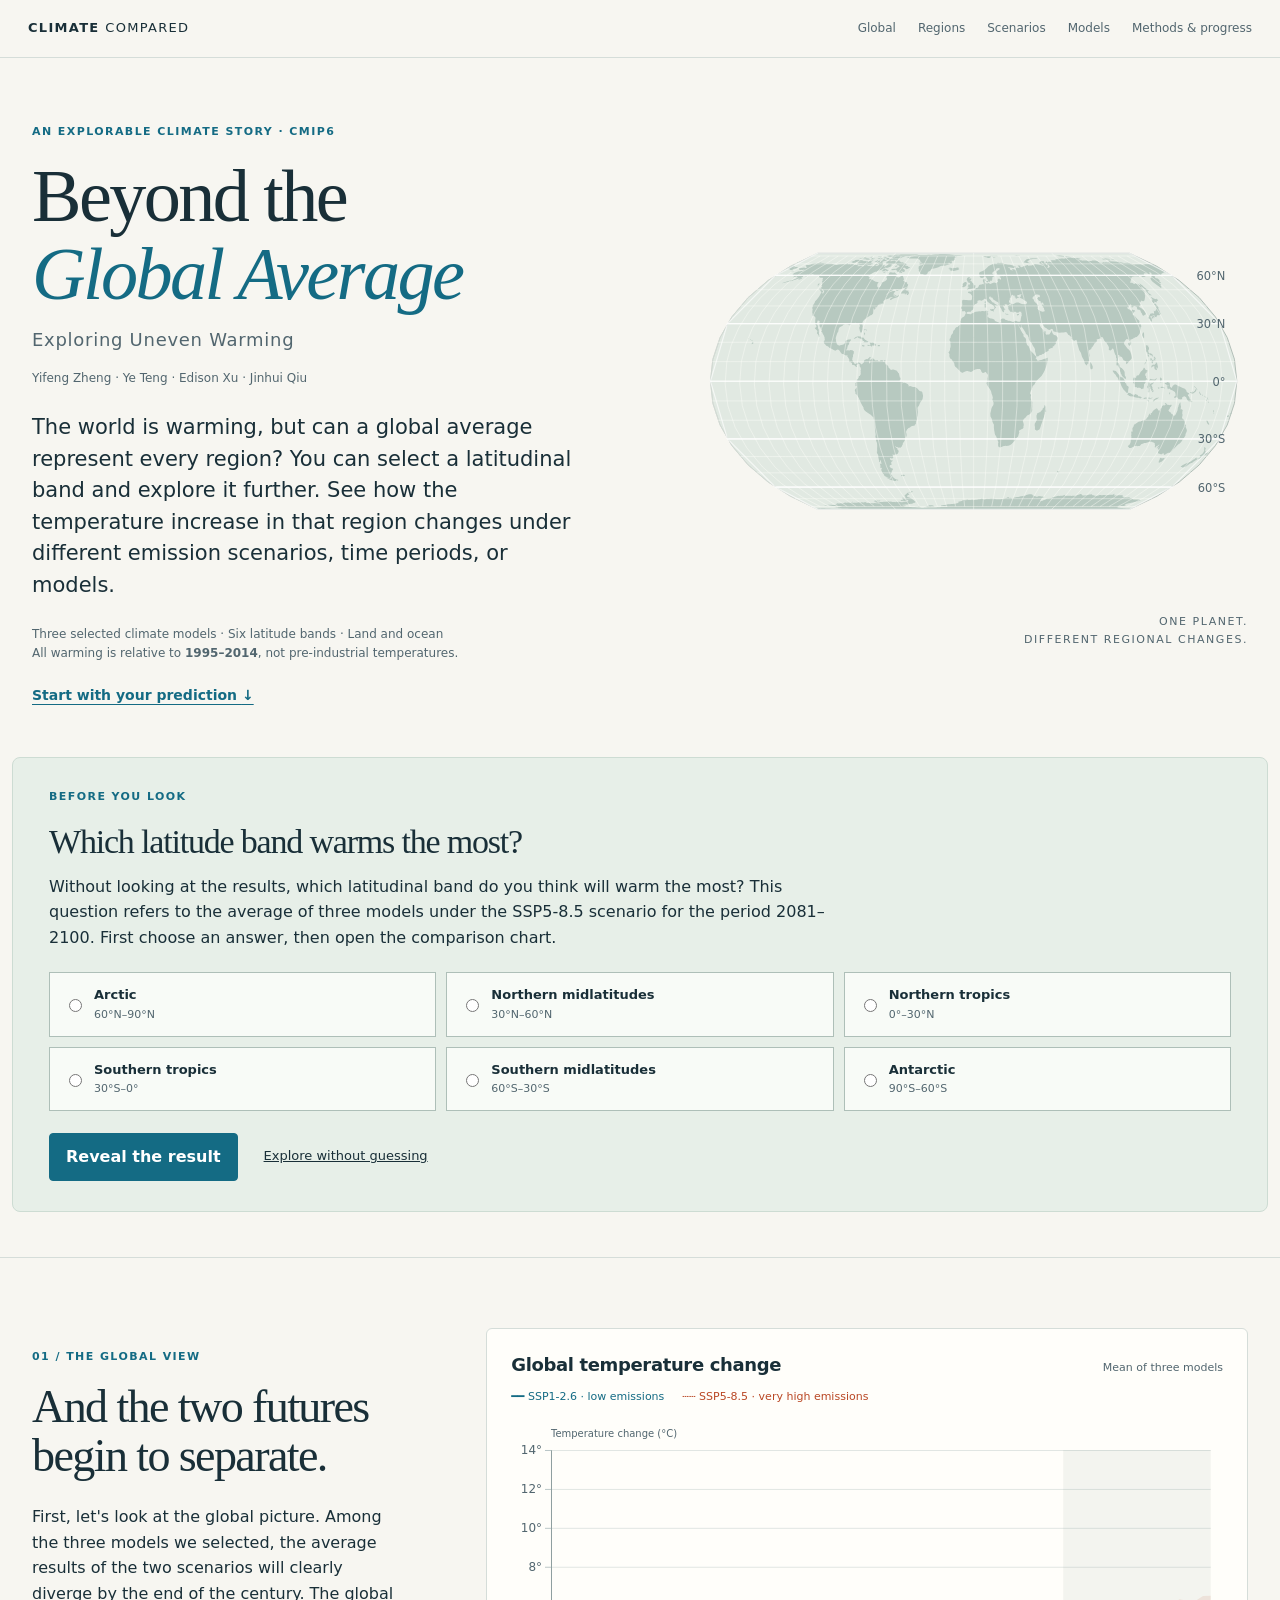
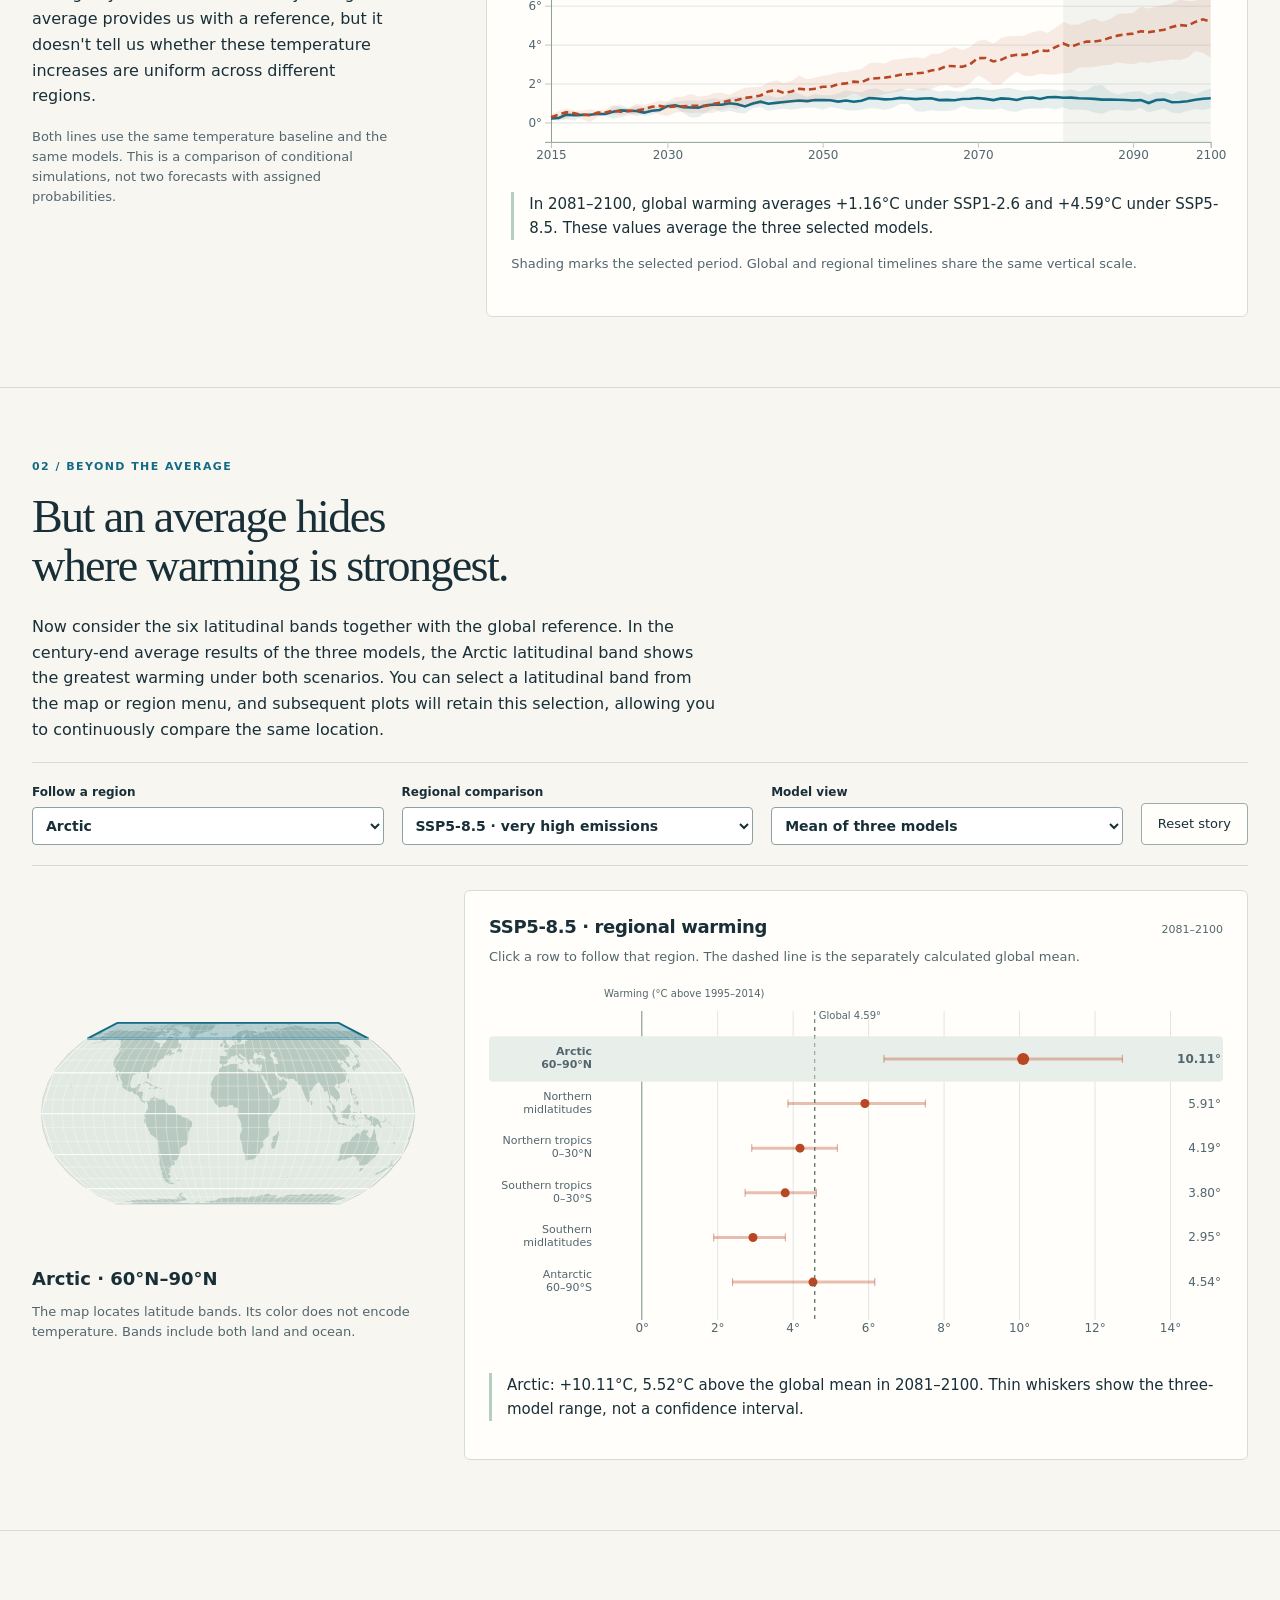
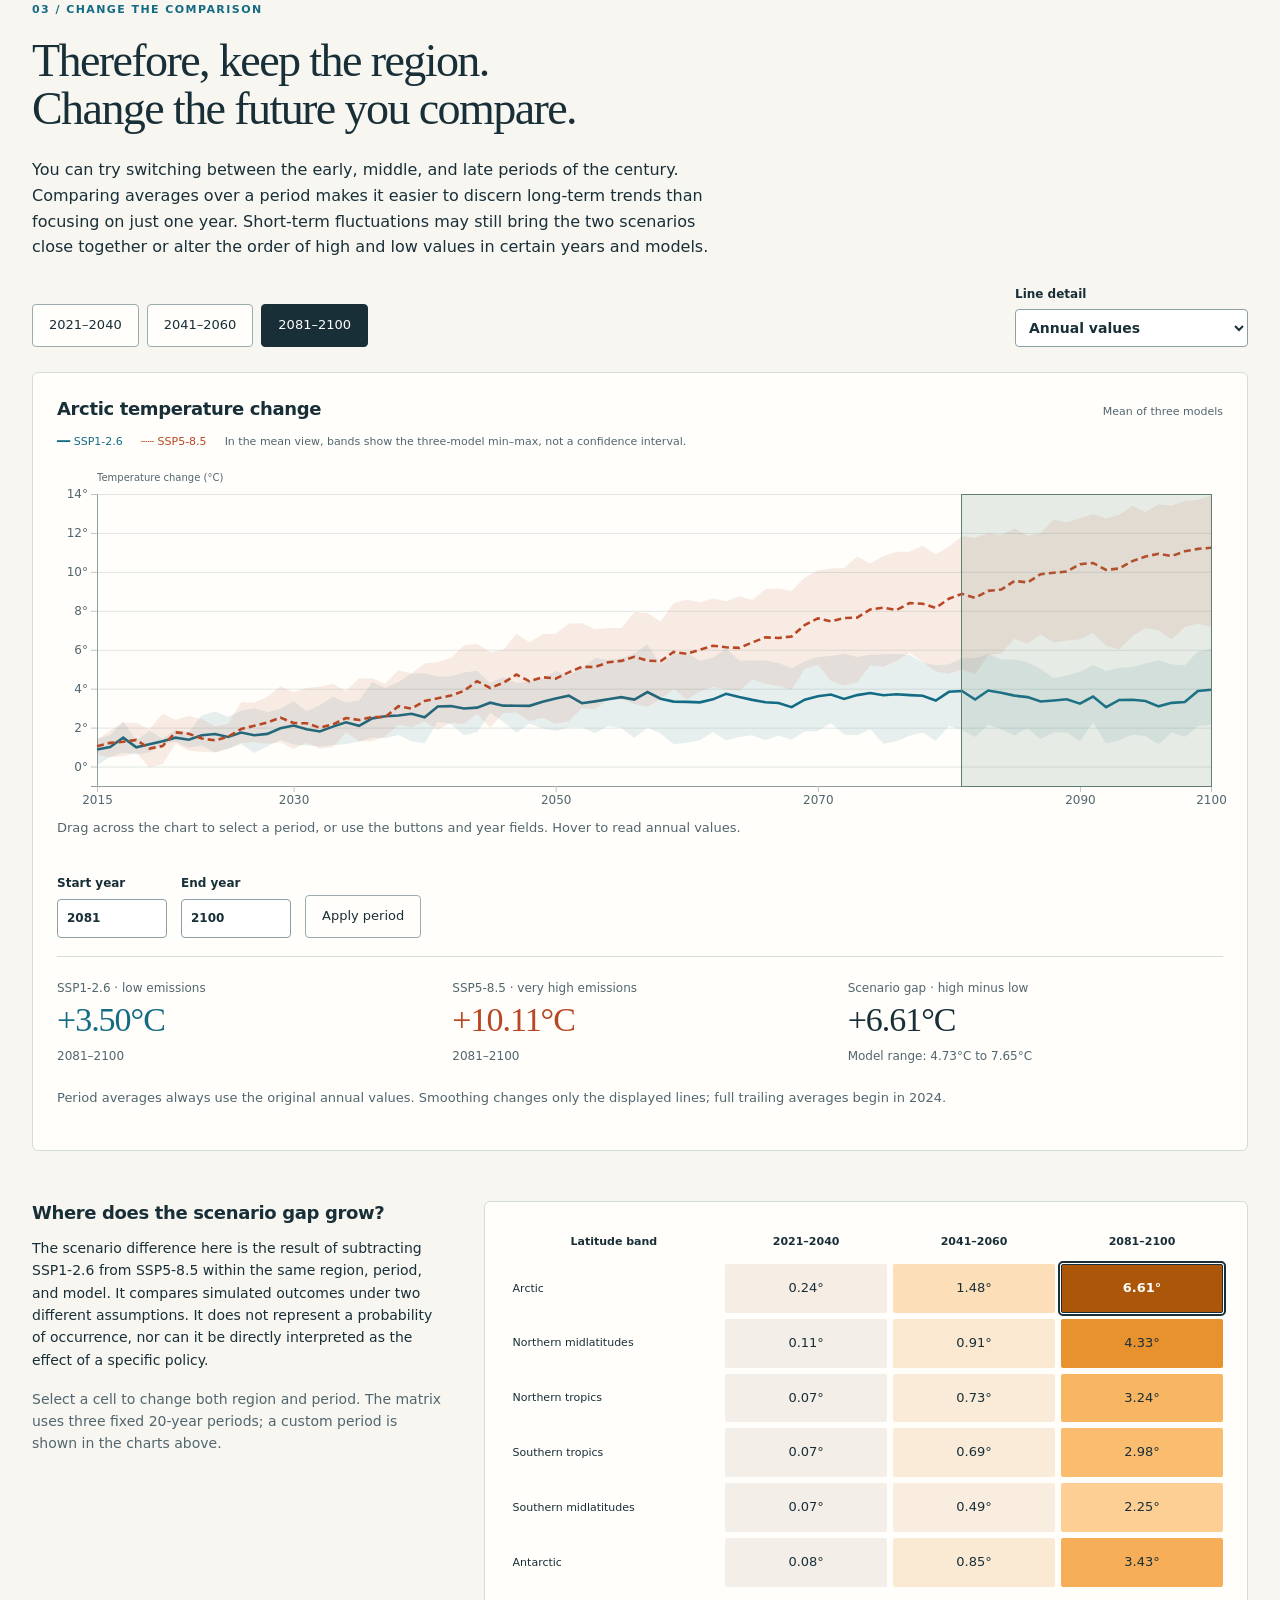
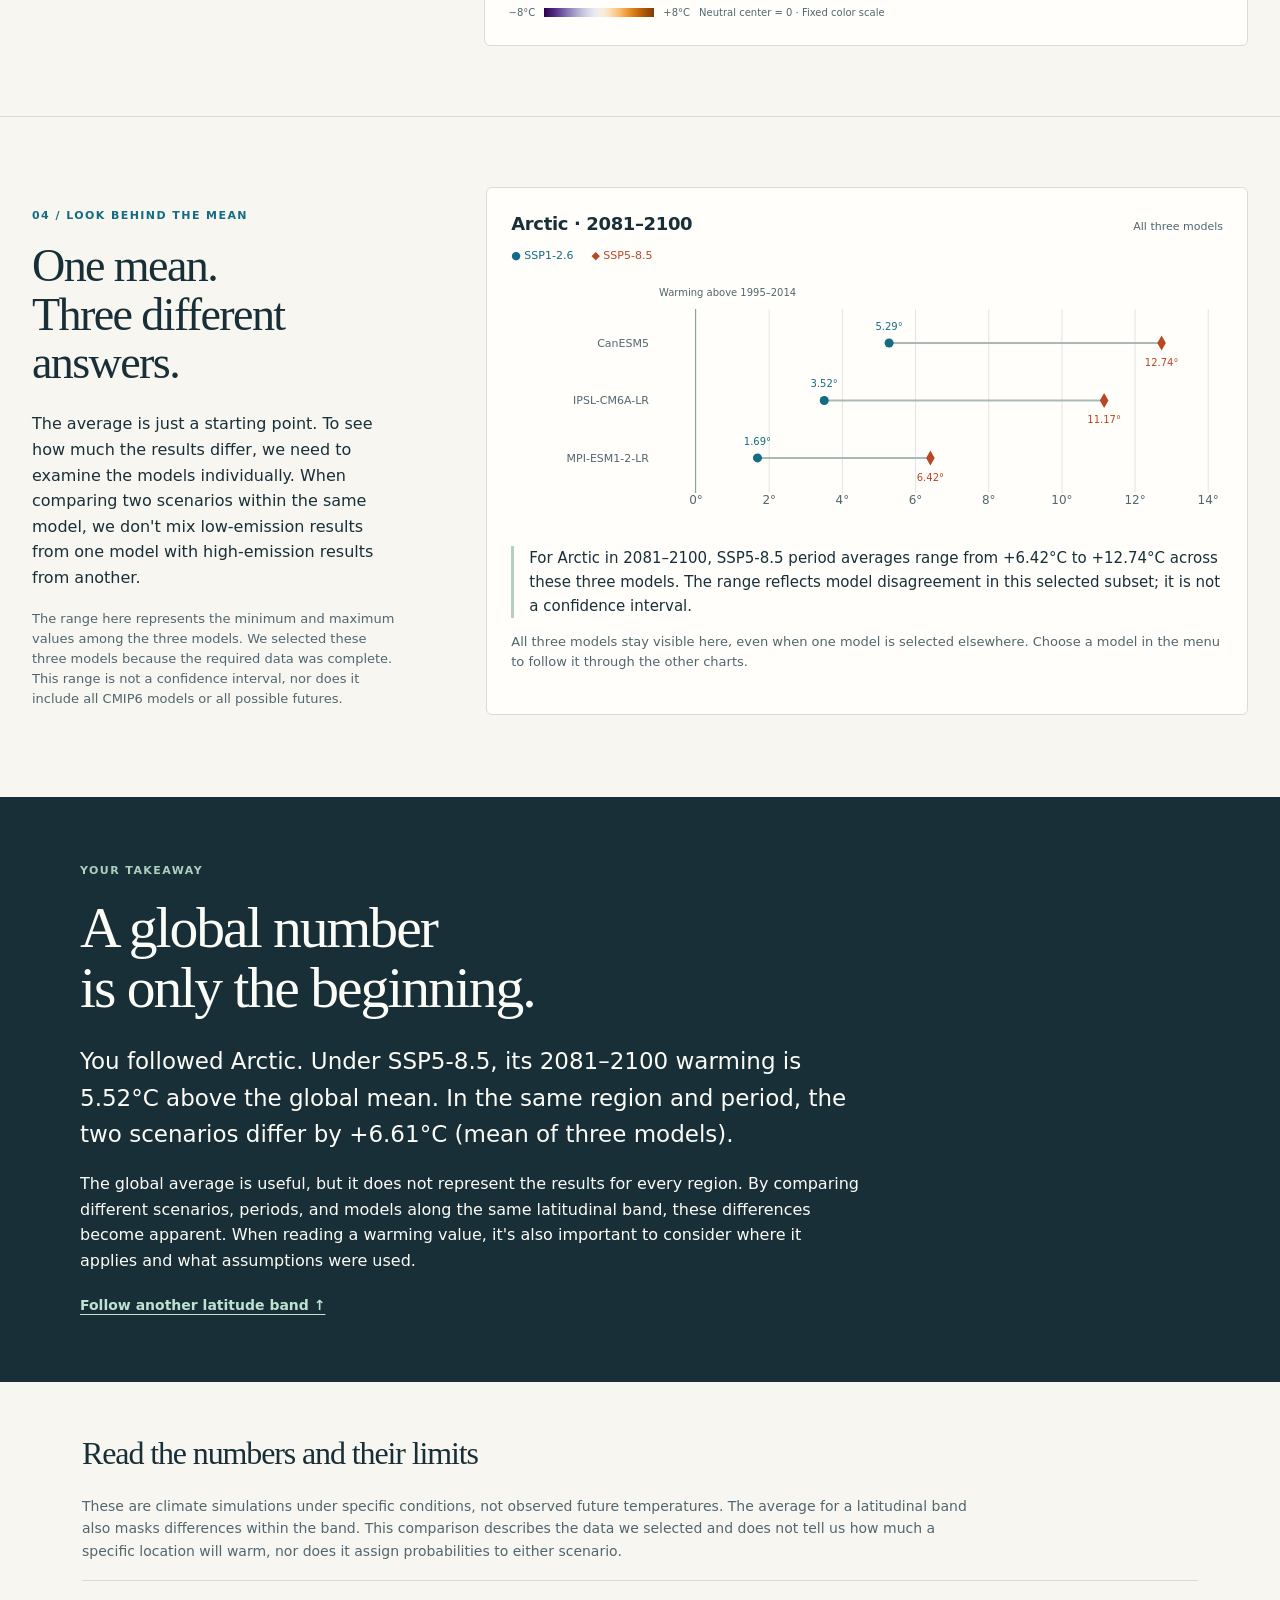
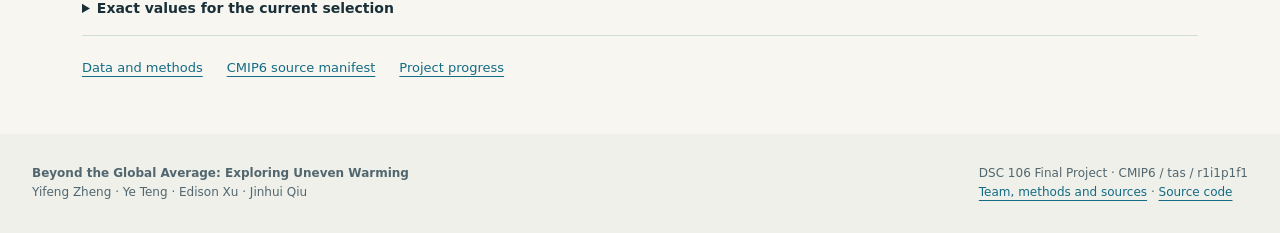
==== index.html @ 6253793e "Build guided climate story and integrate reviewed team translation" ====
<!doctype html>
<html lang="en">
<head>
  <meta charset="utf-8"><meta name="viewport" content="width=device-width, initial-scale=1">
  <title>Beyond the Global Average: Exploring Uneven Warming</title>
  <meta name="description" content="A guided CMIP6 explorable: make a prediction, compare six latitude bands, and see how scenario, time and model choices change warming.">
  <link rel="icon" href="favicon.svg" type="image/svg+xml"><link rel="stylesheet" href="style.css">
  <script defer src="vendor/d3.v7.min.js"></script><script defer src="vendor/topojson-client.min.js"></script><script defer src="climate-core.js"></script><script defer src="app.js"></script>
</head>
<body>
<a class="skip" href="#global">Skip to the charts</a>
<header class="site-header"><a class="brand" href="#top">CLIMATE <span>COMPARED</span></a><nav aria-label="Main navigation"><a href="#global">Global</a><a href="#regions">Regions</a><a href="#scenarios">Scenarios</a><a href="#models">Models</a><a href="about.html">Methods &amp; progress</a></nav></header>
<main id="top">
  <section class="hero">
    <div class="hero-copy"><p class="eyebrow">AN EXPLORABLE CLIMATE STORY · CMIP6</p><h1>Beyond the<br><em>Global Average</em></h1><p class="subtitle">Exploring Uneven Warming</p><p class="team-byline">Yifeng Zheng · Ye Teng · Edison Xu · Jinhui Qiu</p><p class="lede" data-copy="hook">The world is warming, but can a global average represent every region? You can select a latitudinal band and explore it further. See how the temperature increase in that region changes under different emission scenarios, time periods, or models.</p><p class="scope">Three selected climate models · Six latitude bands · Land and ocean<br>All warming is relative to <strong>1995–2014</strong>, not pre-industrial temperatures.</p><a class="text-link" href="#prediction">Start with your prediction <span aria-hidden="true">↓</span></a></div>
    <div class="hero-visual" aria-hidden="true"><svg id="hero-globe" viewBox="0 0 480 360"></svg><div class="globe-label">ONE PLANET.<br>DIFFERENT REGIONAL CHANGES.</div></div>
  </section>
  <p id="load-status" role="status">Loading the CMIP6 data…</p>
  <section id="prediction" class="prediction-panel" aria-labelledby="prediction-title">
    <div><p class="eyebrow">BEFORE YOU LOOK</p><h2 id="prediction-title">Which latitude band warms the most?</h2><p data-copy="prediction">Without looking at the results, which latitudinal band do you think will warm the most? This question refers to the average of three models under the SSP5-8.5 scenario for the period 2081–2100. First choose an answer, then open the comparison chart.</p></div>
    <fieldset id="guess-options"><legend class="sr-only">Choose the latitude band you think warms most</legend></fieldset>
    <div class="reveal-row"><button id="reveal" type="button" class="primary">Reveal the result</button><button id="skip-guess" type="button" class="text-button">Explore without guessing</button></div>
    <div id="prediction-result" class="prediction-result" role="status" hidden></div>
  </section>
  <section id="global" class="chapter">
    <div class="chapter-intro"><p class="chapter-number">01 / THE GLOBAL VIEW</p><h2>And the two futures<br>begin to separate.</h2><p data-copy="global">First, let&#x27;s look at the global picture. Among the three models we selected, the average results of the two scenarios will clearly diverge by the end of the century. The global average provides us with a reference, but it doesn&#x27;t tell us whether these temperature increases are uniform across different regions.</p><p class="small">Both lines use the same temperature baseline and the same models. This is a comparison of conditional simulations, not two forecasts with assigned probabilities.</p></div>
    <div class="chart-card"><div class="chart-top"><h3>Global temperature change</h3><span class="model-context">Mean of three models</span></div><div class="scenario-legend"><span class="low">━━ SSP1-2.6 · low emissions</span><span class="high">┄┄ SSP5-8.5 · very high emissions</span></div><svg id="global-chart" role="img" aria-label="Global warming under two emissions scenarios"></svg><p id="global-insight" class="chart-insight"></p><p class="small">Shading marks the selected period. Global and regional timelines share the same vertical scale.</p></div>
  </section>
  <section id="regions" class="chapter chapter-wide">
    <div class="wide-intro"><p class="chapter-number">02 / BEYOND THE AVERAGE</p><h2>But an average hides<br>where warming is strongest.</h2><p data-copy="regions">Now consider the six latitudinal bands together with the global reference. In the century-end average results of the three models, the Arctic latitudinal band shows the greatest warming under both scenarios. You can select a latitudinal band from the map or region menu, and subsequent plots will retain this selection, allowing you to continuously compare the same location.</p></div>
    <div class="selection-bar" aria-label="Linked chart controls">
      <label>Follow a region<select id="region"></select></label>
      <label>Regional comparison<select id="scenario"><option value="ssp585">SSP5-8.5 · very high emissions</option><option value="ssp126">SSP1-2.6 · low emissions</option></select></label>
      <label>Model view<select id="model"><option value="mean">Mean of three models</option></select></label>
      <button type="button" id="reset" class="quiet-button">Reset story</button>
    </div>
    <div class="regional-layout">
      <aside class="locator"><svg id="region-map" viewBox="0 0 420 275" role="group" aria-label="Select one of six latitude bands on an equal-area locator map"></svg><p id="region-caption" class="region-caption"></p><p class="small">The map locates latitude bands. Its color does not encode temperature. Bands include both land and ocean.</p></aside>
      <div class="chart-card"><div class="chart-top"><h3 id="regional-title">Warming across latitude bands</h3><span class="period-context">2081–2100</span></div><p class="small">Click a row to follow that region. The dashed line is the separately calculated global mean.</p><svg id="regional-chart" role="group" aria-label="Regional warming compared with the global reference"></svg><p id="regional-insight" class="chart-insight" aria-live="polite"></p></div>
    </div>
  </section>
  <section id="scenarios" class="chapter chapter-wide">
    <div class="wide-intro"><p class="chapter-number">03 / CHANGE THE COMPARISON</p><h2>Therefore, keep the region.<br>Change the future you compare.</h2><p data-copy="scenarios">You can try switching between the early, middle, and late periods of the century. Comparing averages over a period makes it easier to discern long-term trends than focusing on just one year. Short-term fluctuations may still bring the two scenarios close together or alter the order of high and low values in certain years and models.</p></div>
    <div class="period-toolbar"><div class="period-presets" role="group" aria-label="Choose a comparison period"><button type="button" data-period="2021,2040">2021–2040</button><button type="button" data-period="2041,2060">2041–2060</button><button type="button" data-period="2081,2100" aria-pressed="true">2081–2100</button></div><label>Line detail<select id="smoothing"><option value="annual">Annual values</option><option value="smooth">Trailing 10-year average</option></select></label></div>
    <div class="chart-card"><div class="chart-top"><h3 id="regional-line-title">Arctic temperature change</h3><span class="model-context"></span></div><div class="scenario-legend"><span class="low">━━ SSP1-2.6</span><span class="high">┄┄ SSP5-8.5</span><span class="muted">In the mean view, bands show the three-model min–max, not a confidence interval.</span></div><svg id="regional-timeline" role="img" aria-label="Selected region warming; drag horizontally to select a period"></svg><p class="small">Drag across the chart to select a period, or use the buttons and year fields. Hover to read annual values.</p>
    <form id="period-form" class="year-form"><label>Start year<input id="start-year" type="number" min="2015" max="2100" value="2081" required></label><label>End year<input id="end-year" type="number" min="2015" max="2100" value="2100" required></label><button type="submit" class="quiet-button">Apply period</button><p id="period-error" role="alert" hidden></p></form>
    <div id="period-summary" class="period-summary" aria-live="polite"></div><p class="small">Period averages always use the original annual values. Smoothing changes only the displayed lines; full trailing averages begin in 2024.</p></div>
    <div class="matrix-block"><div><h3>Where does the scenario gap grow?</h3><p data-copy="gap">The scenario difference here is the result of subtracting SSP1-2.6 from SSP5-8.5 within the same region, period, and model. It compares simulated outcomes under two different assumptions. It does not represent a probability of occurrence, nor can it be directly interpreted as the effect of a specific policy.</p><p class="small">Select a cell to change both region and period. The matrix uses three fixed 20-year periods; a custom period is shown in the charts above.</p></div><div class="chart-card"><div id="gap-matrix" class="gap-matrix" role="group" aria-label="Scenario gaps by region and period"></div><div id="matrix-legend" class="matrix-legend"></div></div></div>
  </section>
  <section id="models" class="chapter">
    <div class="chapter-intro"><p class="chapter-number">04 / LOOK BEHIND THE MEAN</p><h2>One mean.<br>Three different answers.</h2><p data-copy="models">The average is just a starting point. To see how much the results differ, we need to examine the models individually. When comparing two scenarios within the same model, we don&#x27;t mix low-emission results from one model with high-emission results from another.</p><p data-copy="range" class="small">The range here represents the minimum and maximum values among the three models. We selected these three models because the required data was complete. This range is not a confidence interval, nor does it include all CMIP6 models or all possible futures.</p></div>
    <div class="chart-card"><div class="chart-top"><h3 id="models-title">Arctic · 2081–2100</h3><span>All three models</span></div><div class="scenario-legend"><span class="low">● SSP1-2.6</span><span class="high">◆ SSP5-8.5</span></div><svg id="model-chart" role="img" aria-label="Individual model warming under two scenarios"></svg><p id="model-insight" class="chart-insight"></p><p class="small">All three models stay visible here, even when one model is selected elsewhere. Choose a model in the menu to follow it through the other charts.</p></div>
  </section>
  <section class="ending" id="takeaway"><p class="chapter-number">YOUR TAKEAWAY</p><h2>A global number<br>is only the beginning.</h2><p id="personal-takeaway" class="personal-takeaway" aria-live="polite"></p><p data-copy="takeaway">The global average is useful, but it does not represent the results for every region. By comparing different scenarios, periods, and models along the same latitudinal band, these differences become apparent. When reading a warming value, it&#x27;s also important to consider where it applies and what assumptions were used.</p><a href="#regions" class="text-link">Follow another latitude band ↑</a></section>
  <section class="evidence"><h2>Read the numbers and their limits</h2><p data-copy="limits">These are climate simulations under specific conditions, not observed future temperatures. The average for a latitudinal band also masks differences within the band. This comparison describes the data we selected and does not tell us how much a specific location will warm, nor does it assign probabilities to either scenario.</p><details><summary>Exact values for the current selection</summary><div id="data-table"></div><button type="button" id="download" class="quiet-button">Download this comparison CSV</button> <a href="data/climate.csv" download>All annual values</a></details><div class="source-links"><a href="about.html#methods">Data and methods</a><a href="data/provenance.json">CMIP6 source manifest</a><a href="about.html#progress">Project progress</a></div></section>
  <section id="video-section" hidden><h2>Watch the two-minute walkthrough</h2><a id="video-link" href="" target="_blank" rel="noopener">Open our project video on YouTube</a></section>
</main>
<footer><p><strong>Beyond the Global Average: Exploring Uneven Warming</strong><br>Yifeng Zheng · Ye Teng · Edison Xu · Jinhui Qiu</p><p>DSC 106 Final Project · CMIP6 / tas / r1i1p1f1<br><a href="about.html">Team, methods and sources</a><span id="repo-link-wrap" hidden> · <a id="repo-link">Source code</a></span></p></footer>
<div id="tooltip" class="tooltip" role="status" hidden></div>
<noscript><p class="error">This interactive article needs JavaScript. The annual data are available as a CSV in the data folder.</p></noscript>
</body></html>
---- style.css ----
:root{--ink:#192f38;--muted:#52666f;--paper:#f7f6f1;--white:#fffefa;--line:#d5ddd9;--teal:#146b84;--orange:#b94724;--accent:#d3e5de;--display:Georgia,'Times New Roman',serif;--sans:system-ui,-apple-system,'Segoe UI',sans-serif}
*{box-sizing:border-box}html{scroll-behavior:smooth;scroll-padding-top:78px}body{margin:0;background:var(--paper);color:var(--ink);font-family:var(--sans);font-size:16px;line-height:1.6}a{color:var(--teal);text-underline-offset:4px}button,select,input{font:inherit}button,select{cursor:pointer}button{border:1px solid #9aacae;border-radius:4px;background:var(--white);padding:10px 16px;color:var(--ink)}button:hover{background:#e7efeb}button:focus-visible,a:focus-visible,select:focus-visible,input:focus-visible,svg [tabindex]:focus-visible{outline:3px solid #b14c12;outline-offset:4px}button[aria-pressed=true]{background:var(--ink);color:white;border-color:var(--ink)}select,input{padding:9px;border:1px solid #8ca0a5;border-radius:4px;background:white;color:var(--ink);max-width:100%}select{font-size:14px}label{display:flex;flex-direction:column;gap:5px;font-size:12px;font-weight:650}h1,h2,h3,p{margin-top:0}h1,h2{font-family:var(--display);font-weight:400;line-height:1.05;letter-spacing:-.035em}h1{font-size:clamp(48px,5.8vw,86px);margin-bottom:12px}h1 em{font-weight:400;color:var(--teal)}h2{font-size:clamp(34px,3.6vw,52px);margin-bottom:24px}h3{font-size:18px;line-height:1.3;letter-spacing:-.02em;margin-bottom:12px}p{margin-bottom:18px}svg{display:block;width:100%;overflow:visible}svg text{font-family:var(--sans);fill:var(--muted);font-size:12px}svg .domain{stroke:#8e9e9f}svg .tick line{stroke:#bcc8c8}svg .grid .domain{display:none}svg .grid .tick line{stroke:#e1e6e3}svg .plot-line{fill:none;stroke-width:2.6}.small{font-size:13px;color:var(--muted);line-height:1.55}.eyebrow,.chapter-number{font-size:11px;font-weight:750;letter-spacing:.13em;color:var(--teal);text-transform:uppercase}.chapter-number{margin-bottom:18px}.site-header{display:flex;justify-content:space-between;align-items:center;gap:20px;padding:18px max(28px,calc((100vw - 1320px)/2));background:var(--paper);border-bottom:1px solid var(--line)}.brand{color:var(--ink);font-size:13px;font-weight:850;letter-spacing:.1em;text-decoration:none;white-space:nowrap}.brand span{font-weight:400}nav{display:flex;gap:22px;font-size:12px}nav a{color:var(--muted);text-decoration:none}nav a:hover{text-decoration:underline}.hero{max-width:1320px;margin:auto;display:grid;grid-template-columns:1.15fr 1fr;gap:35px;padding:65px 32px 50px;align-items:center}.subtitle{font-size:18px;letter-spacing:.04em;color:var(--muted);margin-bottom:24px}.lede{font-size:21px;max-width:540px;line-height:1.5}.scope{font-size:12px;color:var(--muted);margin-top:24px}.text-link{font-weight:650;font-size:14px}.hero-visual{position:relative}.globe-label{font-size:11px;letter-spacing:.14em;color:var(--muted);text-align:right;margin-top:20px}.prediction-panel{max-width:1256px;margin:0 auto 45px;padding:30px 36px;background:#e7efe8;border:1px solid #cddcd3;border-radius:8px}.prediction-panel h2{font-size:34px;margin-bottom:14px}.prediction-panel p{max-width:780px}fieldset{border:0;padding:0;margin:22px 0;display:grid;grid-template-columns:repeat(3,1fr);gap:10px}.guess-choice{border:1px solid #aebfb8;background:#f8fbf7;padding:12px 14px;display:flex;flex-direction:row;align-items:center;gap:9px;font-size:13px;cursor:pointer}.guess-choice input{accent-color:var(--teal)}.guess-choice:has(input:checked){border-color:var(--teal);background:#d5e5df}.guess-choice small{font-size:11px;color:var(--muted);font-weight:400;display:block}.reveal-row{display:flex;gap:18px;align-items:center}.primary{background:var(--teal);color:white;border-color:var(--teal);font-weight:650}.primary:hover{background:#0b5266}.text-button{border:0;background:transparent;text-decoration:underline;font-size:13px;padding:8px}.prediction-result{border-left:3px solid var(--teal);padding:14px 18px;margin-top:20px;background:white;line-height:1.7}.chapter{max-width:1320px;margin:auto;padding:70px 32px;display:grid;grid-template-columns:.72fr 1.35fr;gap:48px;border-top:1px solid var(--line);align-items:start}.chapter-intro{padding-top:20px}.chapter-intro>p:not(.chapter-number){max-width:370px}.chart-card{background:var(--white);border:1px solid var(--line);border-radius:6px;padding:24px;min-width:0}.chart-top{display:flex;align-items:baseline;justify-content:space-between;gap:20px;margin-bottom:8px}.chart-top h3{margin:0}.chart-top>span{font-size:11px;color:var(--muted);text-align:right}.scenario-legend{display:flex;flex-wrap:wrap;gap:8px 18px;font-size:11px;margin:12px 0 18px}.scenario-legend .low{color:var(--teal)}.scenario-legend .high{color:var(--orange)}.scenario-legend .muted{color:var(--muted)}.chart-insight{font-size:15px;line-height:1.6;border-left:3px solid #b4cec3;padding-left:15px;margin:18px 0 14px}.chapter-wide{display:block}.wide-intro{max-width:780px}.wide-intro>p:not(.chapter-number){max-width:690px}.selection-bar{display:flex;align-items:end;gap:18px;padding:20px 0;margin:20px 0 24px;border-top:1px solid var(--line);border-bottom:1px solid var(--line);flex-wrap:wrap}.selection-bar label{flex:1;min-width:180px}.quiet-button{font-size:13px}.regional-layout{display:grid;grid-template-columns:.65fr 1.3fr;gap:40px;align-items:center}.locator{min-width:0}.region-caption{font-size:18px;color:var(--ink);font-weight:650;margin:18px 0 8px}.period-toolbar{display:flex;justify-content:space-between;align-items:end;gap:20px;margin:25px 0;flex-wrap:wrap}.period-presets{display:flex;gap:8px}.period-presets button{font-size:13px}.year-form{display:flex;align-items:end;gap:14px;flex-wrap:wrap;padding:18px 0;border-bottom:1px solid var(--line)}.year-form input{width:110px}.year-form p{font-size:13px;color:#a13012;margin:0}.period-summary{display:grid;grid-template-columns:repeat(3,1fr);margin:22px 0;gap:20px}.stat{padding-right:20px}.stat-label{font-size:12px;color:var(--muted);display:block}.stat-number{font:400 34px var(--display);display:block;letter-spacing:-.03em;line-height:1.3}.stat.low .stat-number{color:var(--teal)}.stat.high .stat-number{color:var(--orange)}.stat-note{font-size:12px;color:var(--muted);display:block;margin-top:5px}.matrix-block{margin-top:50px;display:grid;grid-template-columns:.7fr 1.3fr;gap:40px}.matrix-block>div>p{font-size:14px}.gap-matrix{display:grid;grid-template-columns:minmax(150px,1.3fr) repeat(3,1fr);gap:6px;align-items:stretch}.matrix-label,.matrix-heading{font-size:11px;padding:7px 4px;align-self:center}.matrix-heading{text-align:center;font-weight:700}.matrix-cell{border:1px solid transparent;border-radius:2px;padding:13px 4px;font-size:13px;font-variant-numeric:tabular-nums}.matrix-cell[aria-pressed=true]{outline:2px solid var(--ink);outline-offset:1px;font-weight:800}.matrix-legend{display:flex;align-items:center;gap:9px;font-size:10px;color:var(--muted);margin-top:18px}.legend-gradient{height:9px;width:110px}.ending{background:var(--ink);color:#fbfcf5;padding:65px max(32px,calc((100vw - 1120px)/2));}.ending .chapter-number{color:#accfbe}.ending h2{font-size:clamp(42px,4.5vw,64px)}.ending p{max-width:780px}.ending .personal-takeaway{font-size:23px;line-height:1.6}.ending a{color:#bfe2d0}.evidence{max-width:1180px;margin:auto;padding:55px 32px}.evidence h2{font-size:32px}.evidence>p{max-width:900px;color:var(--muted);font-size:14px}details{padding:16px 0;border-top:1px solid var(--line);border-bottom:1px solid var(--line);font-size:14px}summary{cursor:pointer;font-weight:650}#data-table{overflow:auto;margin:22px 0}table{width:100%;border-collapse:collapse;font-size:13px;font-variant-numeric:tabular-nums}th,td{padding:10px;text-align:right;border-bottom:1px solid var(--line);white-space:nowrap}th:first-child,td:first-child{text-align:left}caption{text-align:left;margin-bottom:12px;color:var(--muted)}.source-links{display:flex;gap:24px;flex-wrap:wrap;margin-top:22px;font-size:13px}footer{background:#eef0e9;padding:30px max(32px,calc((100vw - 1256px)/2));display:flex;justify-content:space-between;gap:30px;font-size:12px;color:var(--muted)}footer p{margin:0}footer strong{font-weight:650}#load-status{max-width:1000px;margin:15px auto;padding:16px}.error{background:#fff0e7;color:#942b10;padding:20px;margin:20px}.tooltip{position:fixed;background:#172d37;color:white;padding:12px 15px;border-radius:5px;max-width:min(330px,calc(100vw - 24px));font-size:12px;white-space:pre-line;box-shadow:0 4px 20px #15262e22;z-index:20;pointer-events:none}.skip{position:absolute;left:-9999px;top:0;z-index:100}.skip:focus{left:10px;top:10px;background:white;padding:12px}.sr-only{position:absolute;width:1px;height:1px;overflow:hidden;clip:rect(0,0,0,0);white-space:nowrap}.about-main{max-width:1000px;padding:55px 30px;margin:auto}.about-main h1{font-size:48px}.about-main h2{font-size:30px;margin-top:45px}.about-main p{max-width:850px}.about-main li{margin-bottom:10px}.method-list{padding:0;list-style:none}.method-list li{padding:15px 0;border-bottom:1px solid var(--line)}#video-section{max-width:1180px;margin:auto;padding:30px}#video-section h2{font-size:32px}[hidden]{display:none!important}
@media(max-width:1000px){.hero{gap:10px}.chapter{gap:28px;grid-template-columns:.7fr 1.3fr;padding:45px 25px}.chapter-intro h2{font-size:37px}.chapter-wide{display:block}.prediction-panel{margin:0 25px 35px}.matrix-block{grid-template-columns:1fr}.matrix-block>div:first-child{max-width:780px}.regional-layout{gap:20px;grid-template-columns:.7fr 1.4fr}.chart-card{padding:18px}nav{gap:13px}.selection-bar{gap:12px}.gap-matrix{grid-template-columns:minmax(140px,1.3fr) repeat(3,1fr)}}
@media(max-width:720px){.site-header{padding:16px 20px;align-items:start;flex-direction:column;gap:10px}nav{flex-wrap:wrap;gap:10px 17px}.hero{display:block;padding:40px 22px 30px}.hero-visual{display:none}.hero h1{font-size:56px}.lede{font-size:19px}.prediction-panel{margin:0 16px 30px;padding:24px 20px}.prediction-panel h2{font-size:30px}fieldset{grid-template-columns:repeat(2,1fr);gap:8px}.guess-choice{padding:10px;font-size:12px}.chapter,.regional-layout{display:block}.chapter{padding:40px 18px}.chapter-intro{padding:0}.chapter-intro h2{font-size:38px}.chapter-intro>p:not(.chapter-number){max-width:none}.chapter-intro .small{margin-bottom:25px}.chart-card{padding:15px}.chart-top{gap:10px}.chart-top h3{font-size:16px}.locator{max-width:390px;margin:0 auto 28px}.selection-bar label{min-width:145px}.selection-bar button{align-self:end}.wide-intro h2{font-size:38px}.period-presets{gap:5px;flex-wrap:wrap}.period-presets button{padding:9px;font-size:12px}.period-toolbar label{width:100%}.period-summary{gap:10px}.stat{padding:0}.stat-number{font-size:29px}.stat-label{font-size:11px}.gap-matrix{grid-template-columns:minmax(105px,1.4fr) repeat(3,1fr);gap:4px}.matrix-label,.matrix-heading{font-size:10px}.matrix-cell{font-size:12px;padding:12px 2px}.matrix-block{gap:15px}.ending{padding:45px 24px}.ending .personal-takeaway{font-size:20px}.evidence{padding:35px 22px}.evidence h2{font-size:29px}footer{display:block;padding:28px 22px}footer p+p{margin-top:20px}.about-main{padding:35px 22px}.about-main h1{font-size:40px}.reveal-row{gap:9px}.year-form{gap:10px}.year-form input{width:90px}.source-links{gap:15px}}
@media(prefers-reduced-motion:reduce){html{scroll-behavior:auto}}
.team-byline{font-size:12px;color:var(--muted);margin:-10px 0 24px;line-height:1.6}
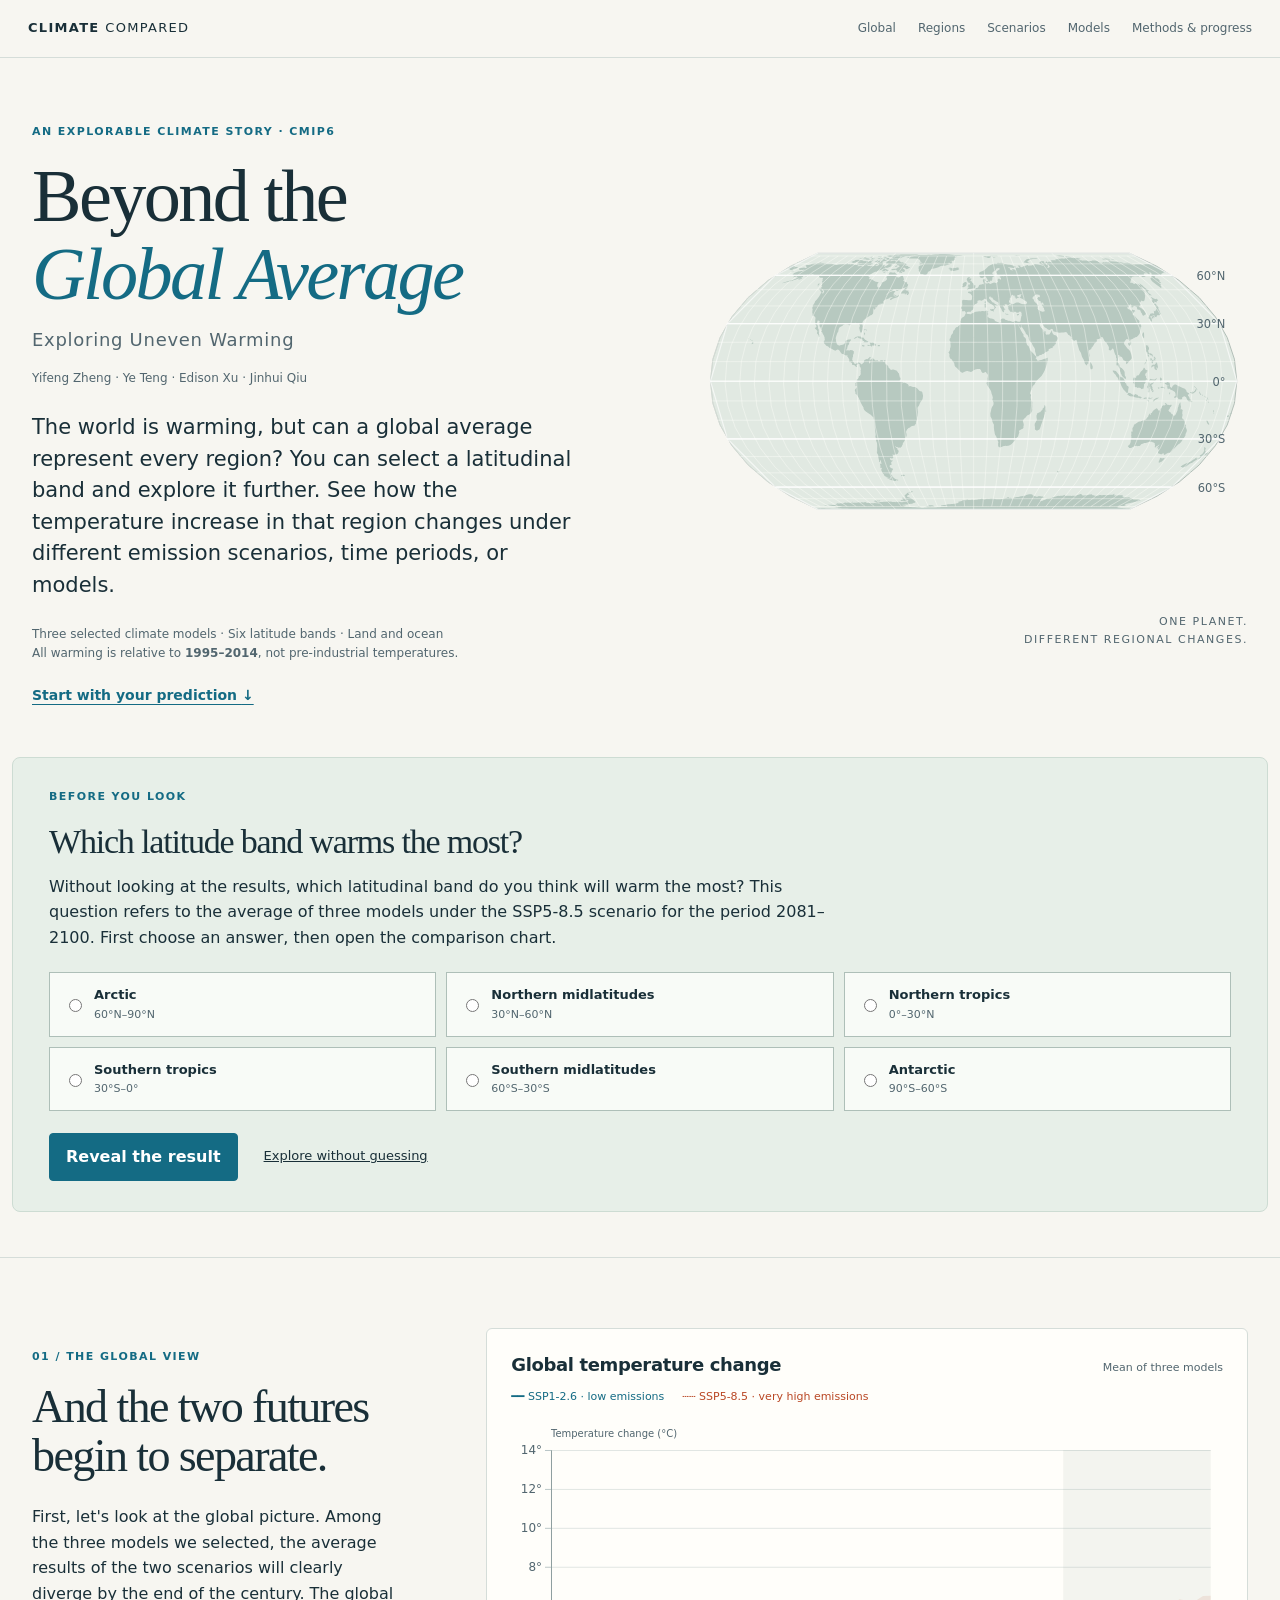
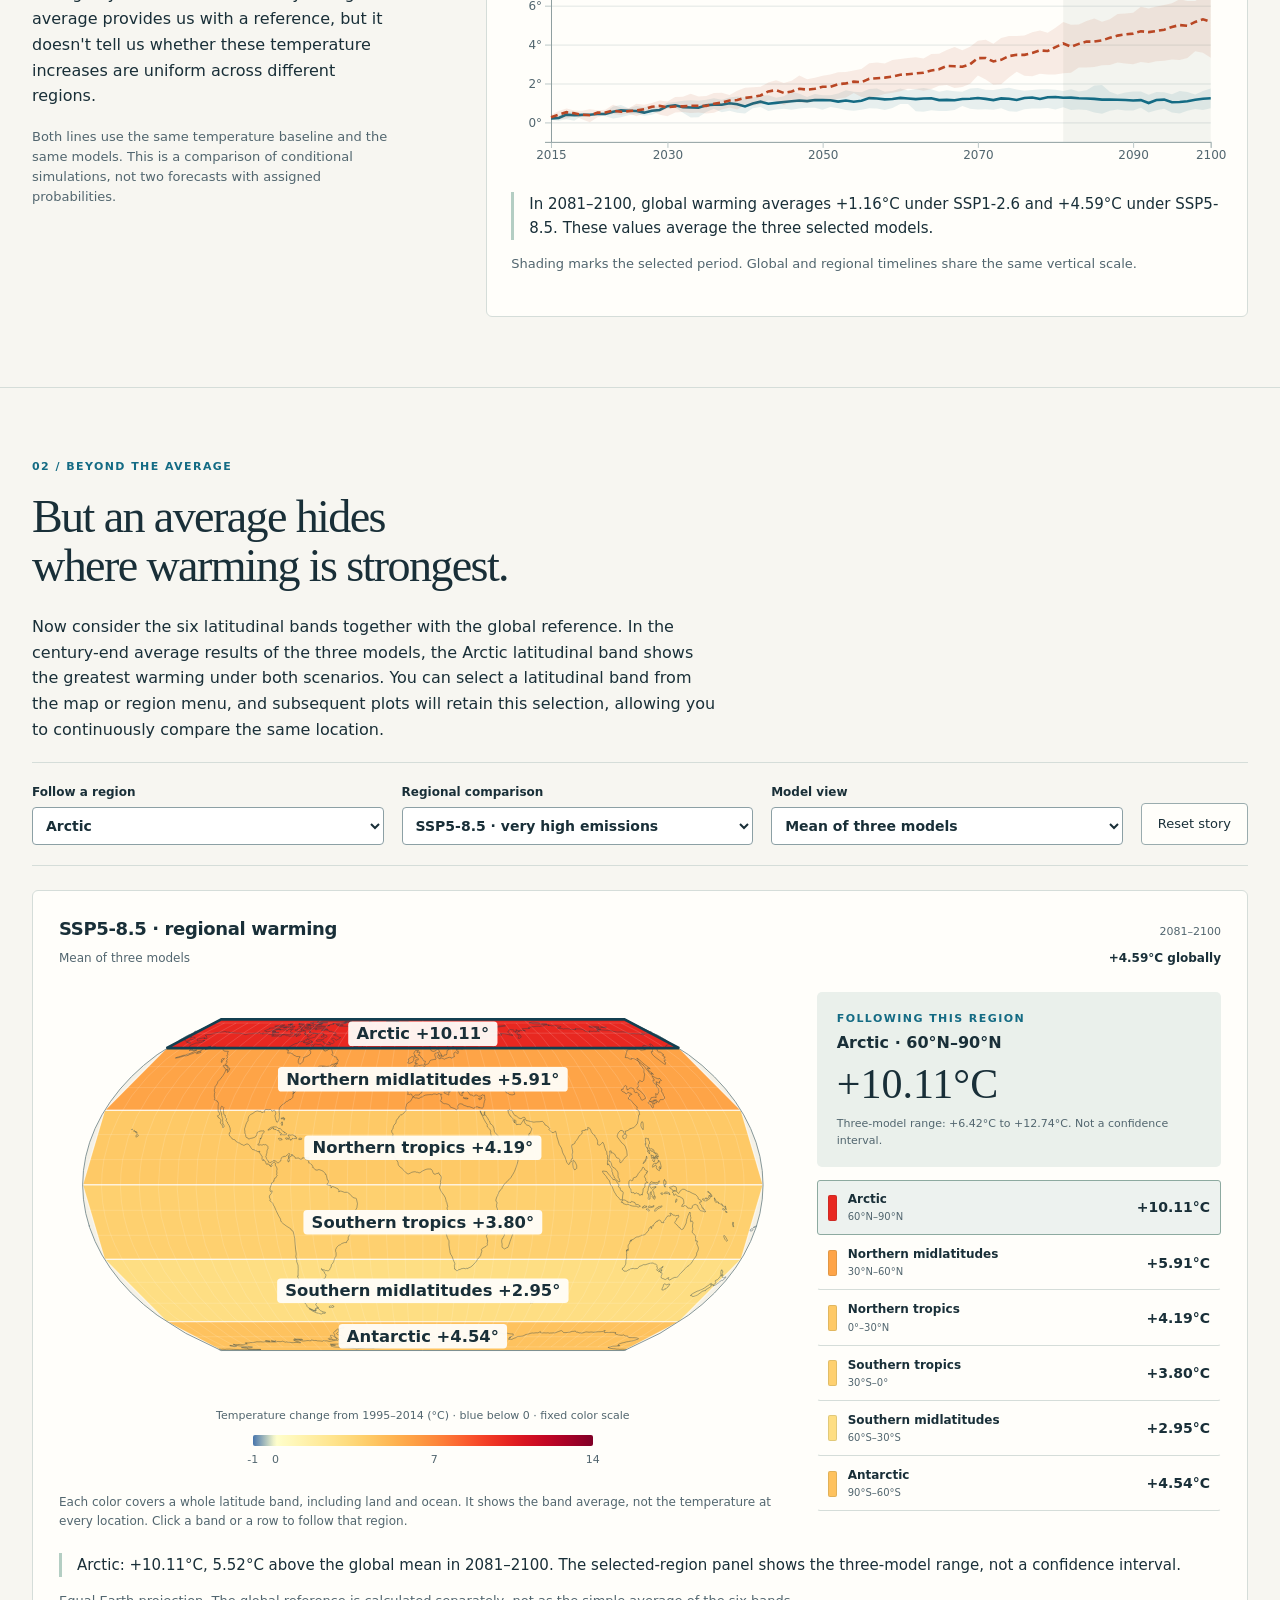
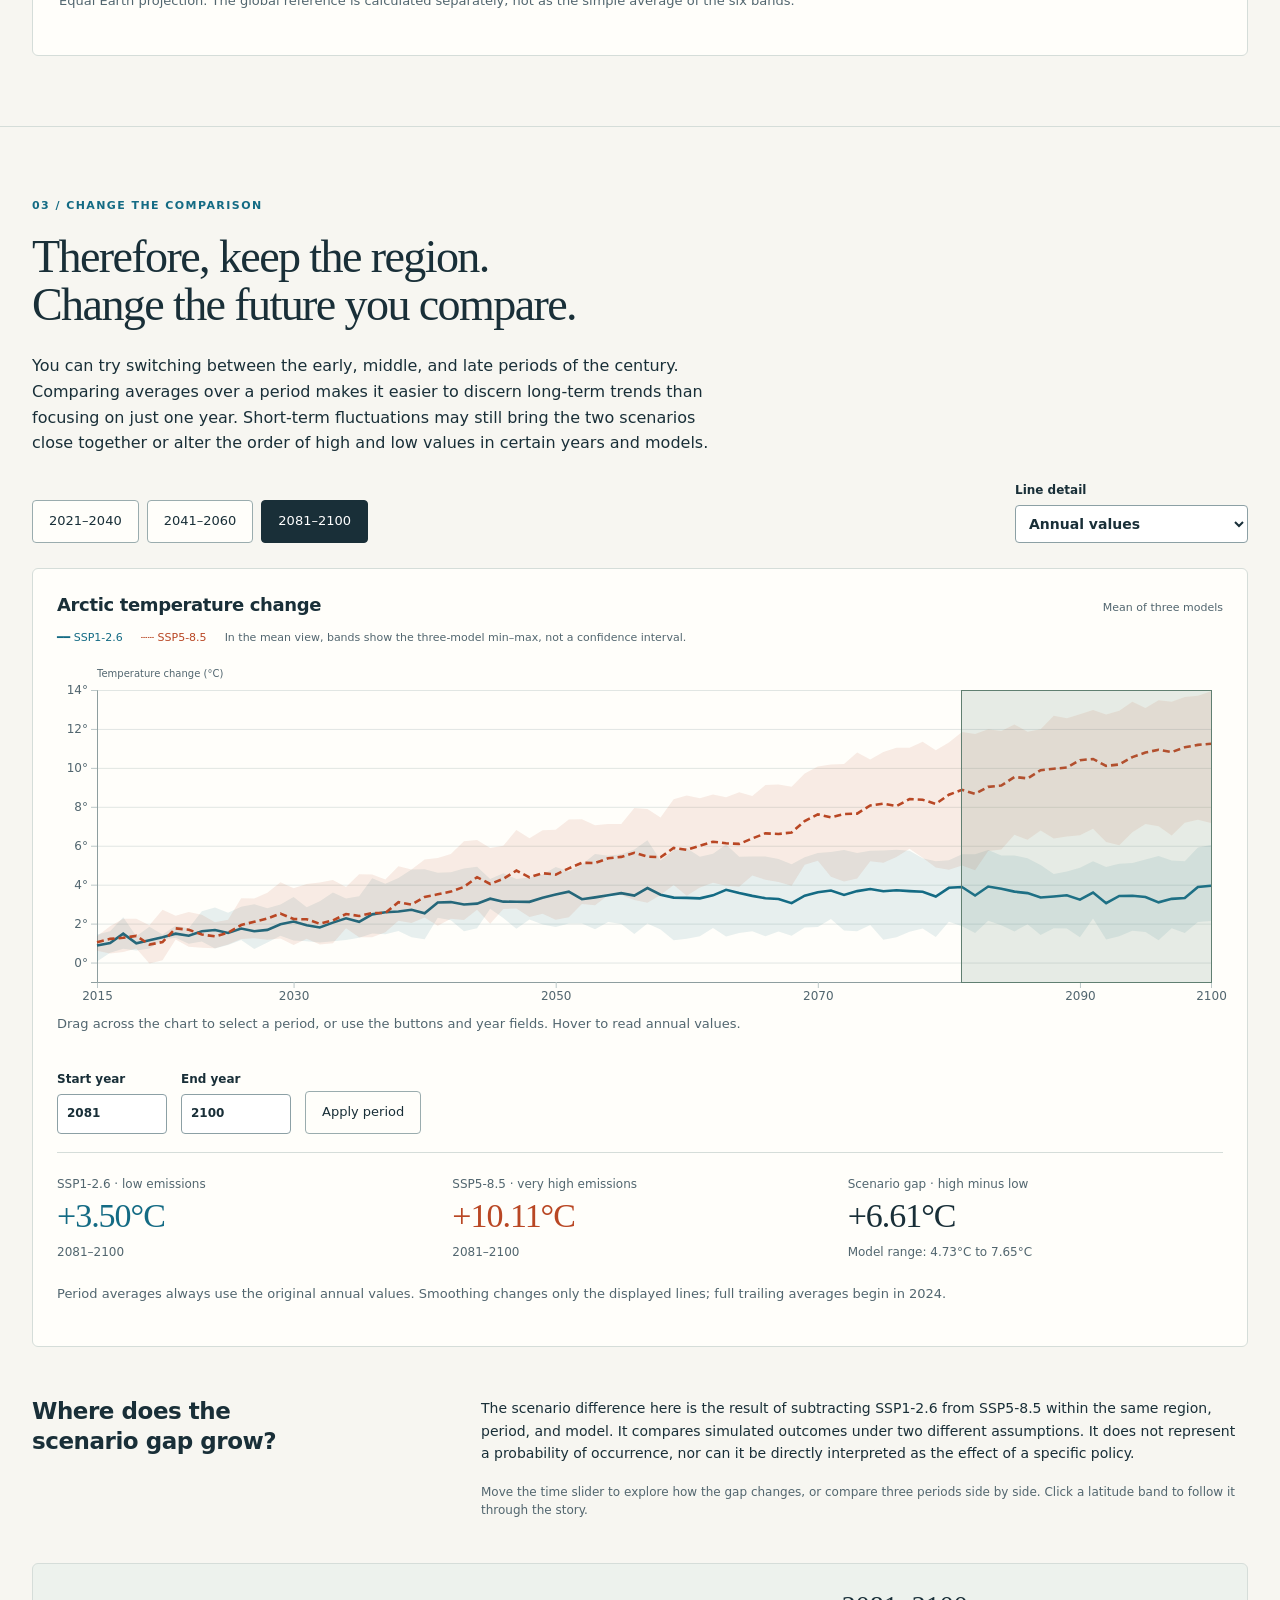
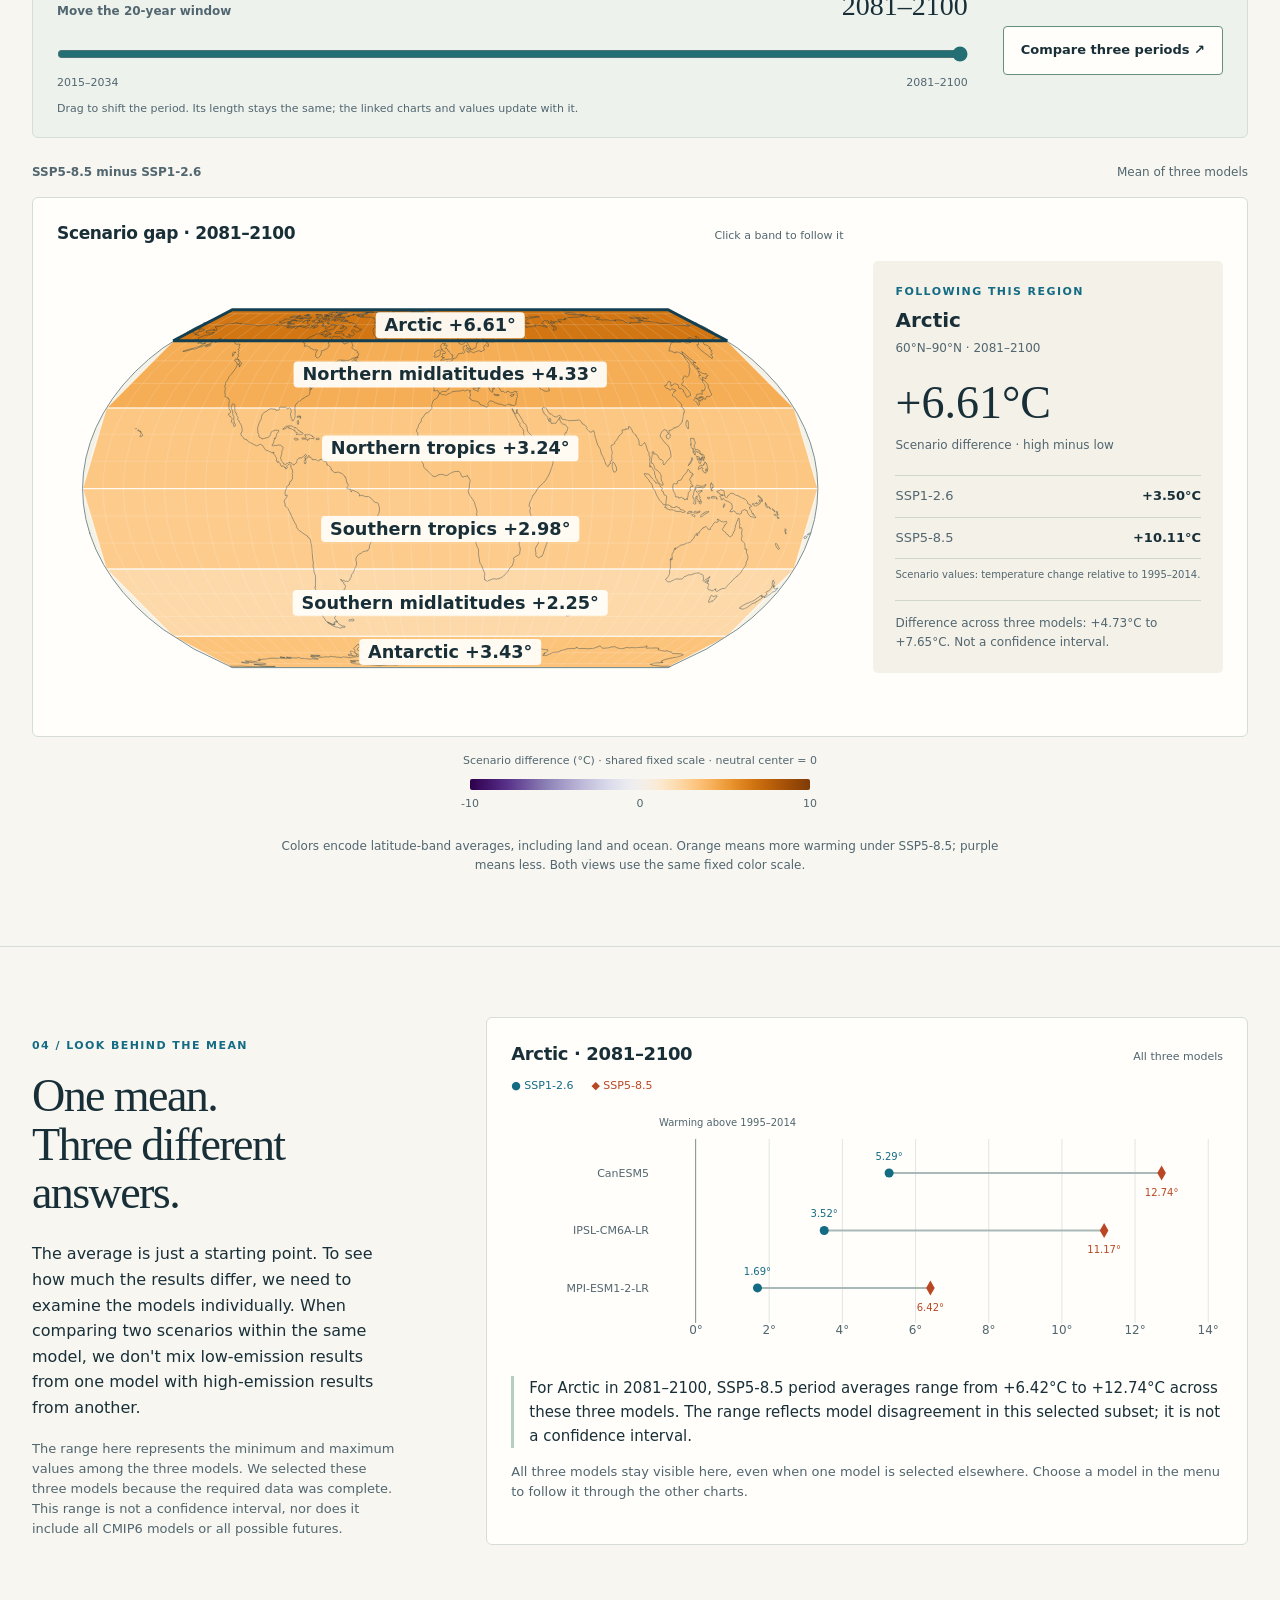
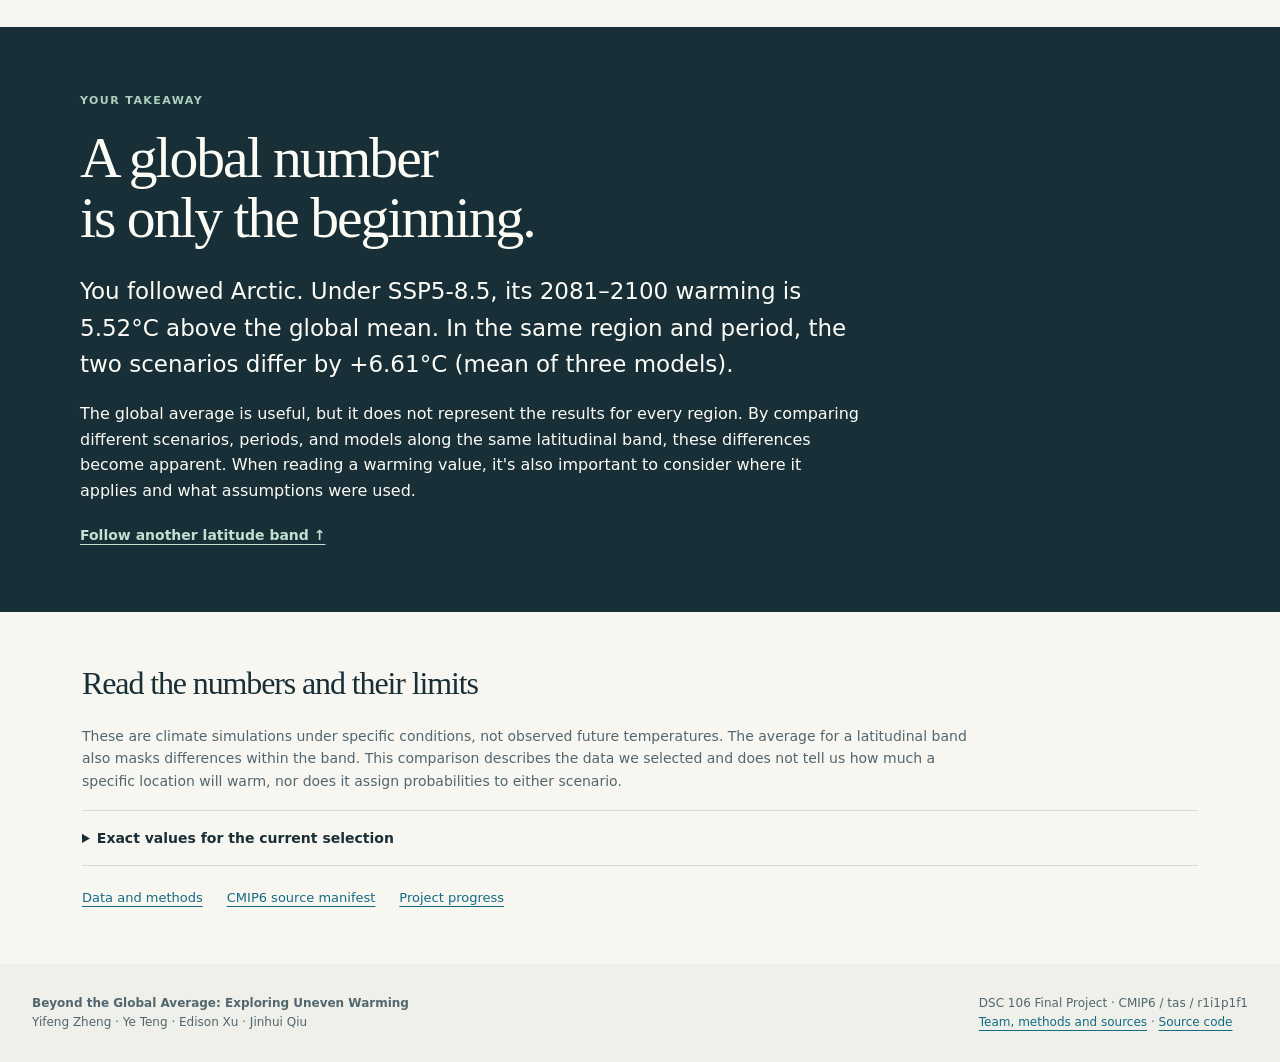
==== commit abd1a92c: "Map regional warming and add linked scenario time slider" ====
--- a/index.html
+++ b/index.html
@@ -5,7 +5,8 @@
   <title>Beyond the Global Average: Exploring Uneven Warming</title>
   <meta name="description" content="A guided CMIP6 explorable: make a prediction, compare six latitude bands, and see how scenario, time and model choices change warming.">
   <link rel="icon" href="favicon.svg" type="image/svg+xml"><link rel="stylesheet" href="style.css">
-  <script defer src="vendor/d3.v7.min.js"></script><script defer src="vendor/topojson-client.min.js"></script><script defer src="climate-core.js"></script><script defer src="app.js"></script>
+  <link rel="stylesheet" href="map-views.css">
+  <script defer src="vendor/d3.v7.min.js"></script><script defer src="vendor/topojson-client.min.js"></script><script defer src="climate-core.js"></script><script defer src="map-views.js"></script><script defer src="app.js"></script>
 </head>
 <body>
 <a class="skip" href="#global">Skip to the charts</a>
@@ -34,9 +35,14 @@
       <label>Model view<select id="model"><option value="mean">Mean of three models</option></select></label>
       <button type="button" id="reset" class="quiet-button">Reset story</button>
     </div>
-    <div class="regional-layout">
-      <aside class="locator"><svg id="region-map" viewBox="0 0 420 275" role="group" aria-label="Select one of six latitude bands on an equal-area locator map"></svg><p id="region-caption" class="region-caption"></p><p class="small">The map locates latitude bands. Its color does not encode temperature. Bands include both land and ocean.</p></aside>
-      <div class="chart-card"><div class="chart-top"><h3 id="regional-title">Warming across latitude bands</h3><span class="period-context">2081–2100</span></div><p class="small">Click a row to follow that region. The dashed line is the separately calculated global mean.</p><svg id="regional-chart" role="group" aria-label="Regional warming compared with the global reference"></svg><p id="regional-insight" class="chart-insight" aria-live="polite"></p></div>
+    <div class="chart-card map-regional-card">
+      <div class="chart-top"><h3 id="regional-title">Warming across latitude bands</h3><span class="period-context">2081–2100</span></div>
+      <div class="map-context"><span id="map-global-model"></span><strong id="map-global"></strong></div>
+      <div class="map-regional-layout">
+        <div class="warming-map-wrap"><svg id="region-map" role="group" aria-label="Temperature change averaged over six latitude bands; select a band to follow it"></svg><div id="warming-legend" class="map-legend"></div><p class="band-note">Each color covers a whole latitude band, including land and ocean. It shows the band average, not the temperature at every location. Click a band or a row to follow that region.</p></div>
+        <aside><div class="map-selected"><p class="eyebrow">Following this region</p><p id="region-caption" class="region-caption"></p><p id="map-selected-value" class="map-big-value"></p><p id="map-selected-range" class="small"></p></div><div id="regional-values" aria-label="Regional warming values"></div></aside>
+      </div>
+      <p id="regional-insight" class="chart-insight" aria-live="polite"></p><p class="small">Equal Earth projection. The global reference is calculated separately, not as the simple average of the six bands.</p>
     </div>
   </section>
   <section id="scenarios" class="chapter chapter-wide">
@@ -45,7 +51,15 @@
     <div class="chart-card"><div class="chart-top"><h3 id="regional-line-title">Arctic temperature change</h3><span class="model-context"></span></div><div class="scenario-legend"><span class="low">━━ SSP1-2.6</span><span class="high">┄┄ SSP5-8.5</span><span class="muted">In the mean view, bands show the three-model min–max, not a confidence interval.</span></div><svg id="regional-timeline" role="img" aria-label="Selected region warming; drag horizontally to select a period"></svg><p class="small">Drag across the chart to select a period, or use the buttons and year fields. Hover to read annual values.</p>
     <form id="period-form" class="year-form"><label>Start year<input id="start-year" type="number" min="2015" max="2100" value="2081" required></label><label>End year<input id="end-year" type="number" min="2015" max="2100" value="2100" required></label><button type="submit" class="quiet-button">Apply period</button><p id="period-error" role="alert" hidden></p></form>
     <div id="period-summary" class="period-summary" aria-live="polite"></div><p class="small">Period averages always use the original annual values. Smoothing changes only the displayed lines; full trailing averages begin in 2024.</p></div>
-    <div class="matrix-block"><div><h3>Where does the scenario gap grow?</h3><p data-copy="gap">The scenario difference here is the result of subtracting SSP1-2.6 from SSP5-8.5 within the same region, period, and model. It compares simulated outcomes under two different assumptions. It does not represent a probability of occurrence, nor can it be directly interpreted as the effect of a specific policy.</p><p class="small">Select a cell to change both region and period. The matrix uses three fixed 20-year periods; a custom period is shown in the charts above.</p></div><div class="chart-card"><div id="gap-matrix" class="gap-matrix" role="group" aria-label="Scenario gaps by region and period"></div><div id="matrix-legend" class="matrix-legend"></div></div></div>
+    <div class="map-gap-block" id="scenario-maps">
+      <div class="map-gap-intro"><h3>Where does the scenario gap grow?</h3><div><p data-copy="gap">The scenario difference here is the result of subtracting SSP1-2.6 from SSP5-8.5 within the same region, period, and model. It compares simulated outcomes under two different assumptions. It does not represent a probability of occurrence, nor can it be directly interpreted as the effect of a specific policy.</p><p class="small">Move the time slider to explore how the gap changes, or compare three periods side by side. Click a latitude band to follow it through the story.</p></div></div>
+      <div class="gap-time-toolbar">
+        <div id="gap-time-controls"><label class="gap-slider-label" for="gap-time-slider"><span id="gap-window-label">Move the 20-year window</span><output id="gap-slider-period" for="gap-time-slider">2081–2100</output></label><input type="range" id="gap-time-slider" min="2015" max="2081" step="1" value="2081" aria-describedby="gap-slider-help"><div class="gap-slider-endpoints"><span id="gap-slider-first">2015–2034</span><span id="gap-slider-last">2081–2100</span></div><p id="gap-slider-help" class="small">Drag to shift the period. The linked charts and values update with it.</p></div>
+        <div id="gap-compare-description" hidden><strong>Three fixed 20-year periods</strong><p class="small">2021–2040 · 2041–2060 · 2081–2100<br>Click a band to select its region and period.</p></div>
+        <button type="button" id="gap-view-toggle" aria-controls="gap-maps" aria-pressed="false">Compare three periods ↗</button>
+      </div>
+      <div class="gap-map-context"><strong>SSP5-8.5 minus SSP1-2.6</strong><span id="gap-model-context"></span></div><div id="gap-maps" class="gap-maps" role="group" aria-label="Scenario differences by latitude band"></div><div id="matrix-legend" class="map-legend"></div><p id="gap-custom-note" hidden></p><p class="band-note">Colors encode latitude-band averages, including land and ocean. Orange means more warming under SSP5-8.5; purple means less. Both views use the same fixed color scale.</p>
+    </div>
   </section>
   <section id="models" class="chapter">
     <div class="chapter-intro"><p class="chapter-number">04 / LOOK BEHIND THE MEAN</p><h2>One mean.<br>Three different answers.</h2><p data-copy="models">The average is just a starting point. To see how much the results differ, we need to examine the models individually. When comparing two scenarios within the same model, we don&#x27;t mix low-emission results from one model with high-emission results from another.</p><p data-copy="range" class="small">The range here represents the minimum and maximum values among the three models. We selected these three models because the required data was complete. This range is not a confidence interval, nor does it include all CMIP6 models or all possible futures.</p></div>
--- a/map-views.css
+++ b/map-views.css
@@ -0,0 +1,8 @@
+
+.gap-time-toolbar{display:grid;grid-template-columns:minmax(0,1fr) auto;gap:35px;align-items:center;padding:20px 24px;border:1px solid var(--line);border-radius:6px;background:#edf2ed;margin:25px 0}.gap-slider-label{display:flex;flex-direction:row;align-items:baseline;justify-content:space-between;gap:15px}.gap-slider-label>span{font-size:12px;font-weight:650;color:var(--muted)}.gap-slider-label output{font-family:var(--display);font-size:28px;font-weight:400;color:var(--ink)}#gap-time-slider{width:100%;padding:0;margin:14px 0 3px;border:0;accent-color:#236f73;height:24px;cursor:ew-resize;background:transparent}#gap-time-slider:disabled{cursor:default;opacity:.5}.gap-slider-endpoints{display:flex;justify-content:space-between;font-size:11px;color:var(--muted)}#gap-slider-help{font-size:11px;margin:8px 0 0}#gap-view-toggle{min-width:200px;background:var(--white);font-size:13px;font-weight:650;border-color:#658d82;padding:13px 17px;white-space:nowrap}#gap-view-toggle:hover{background:#e1ebe4}#gap-view-toggle[aria-pressed=true]{background:#213f43;color:white}#gap-compare-description strong{font-size:17px}#gap-compare-description p{font-size:12px;margin:5px 0 0}.gap-maps.gap-single-view{display:block}.gap-single-panel{display:grid;grid-template-columns:minmax(0,1.8fr) minmax(250px,.8fr);gap:30px;align-items:center;padding:24px;background:var(--white);border:1px solid var(--line);border-radius:6px}.gap-single-map{min-width:0}.gap-single-map .chart-top h3{font-size:17px}.gap-single-map svg{margin-top:20px}.gap-single-detail{background:#f4f1e9;border-radius:5px;padding:22px}.gap-single-detail .eyebrow{margin-bottom:8px}.gap-single-detail h4{font-size:20px;line-height:1.25;margin:0 0 6px}.gap-single-detail .small{font-size:12px}.gap-single-number{font:46px var(--display);line-height:1.1;margin:20px 0 8px}.gap-scenario-values{margin:20px 0 8px;border-top:1px solid #d0d6cb}.gap-scenario-values>div{display:flex;justify-content:space-between;gap:12px;padding:10px 0;border-bottom:1px solid #d0d6cb;font-size:13px}.gap-scenario-values dt{color:var(--muted)}.gap-scenario-values dd{margin:0;font-weight:650}.gap-single-detail .gap-baseline-note{font-size:10px;margin-bottom:17px}.gap-range-note{border-top:1px solid #d0d6cb;padding-top:13px;margin:0}
+@media(max-width:720px){.gap-time-toolbar{grid-template-columns:1fr;gap:16px;padding:16px}.gap-slider-label output{font-size:24px}.gap-slider-label>span{font-size:11px}#gap-view-toggle{width:100%}.gap-single-panel{grid-template-columns:1fr;padding:15px;gap:16px}.gap-single-map .chart-top{align-items:start;flex-wrap:wrap;gap:5px}.gap-single-map svg{margin-top:12px}.gap-single-detail{padding:18px}.gap-single-number{font-size:38px}}
+.map-regional-card{padding:26px}.map-regional-layout{display:grid;grid-template-columns:minmax(0,1.8fr) minmax(260px,1fr);gap:30px;align-items:center}.warming-map-wrap{min-width:0}.warming-map-wrap svg{margin:10px 0}.map-band{cursor:pointer}.map-band:hover .band-fill{filter:brightness(.94)}.map-band:focus-visible .band-fill{stroke:#133f50;stroke-width:4}.map-value-label{fill:#192f38}.map-context{display:flex;justify-content:space-between;flex-wrap:wrap;gap:10px;font-size:12px;color:var(--muted);margin:8px 0 0}.map-context strong{color:var(--ink);font-weight:650}.map-legend{display:flex;flex-direction:column;gap:10px;margin:16px 0 25px;align-items:center}.map-legend-label{font-size:11px;line-height:1.5;color:var(--muted);text-align:center}.map-ramp{width:min(340px,82%)}.map-ramp-color{height:11px;border-radius:2px}.map-ramp-ticks{position:relative;height:17px;margin-top:5px}.map-ramp-ticks span{position:absolute;transform:translateX(-50%);font-size:11px;color:var(--muted)}
+.map-selected{padding:18px 20px;background:#eaf0eb;border-radius:5px;margin-bottom:13px}.map-selected .eyebrow{margin:0}.map-selected .region-caption{font-size:16px;margin:3px 0 4px}.map-selected .map-big-value{font:42px var(--display);margin:0 0 7px}.map-selected .small{font-size:11px;margin:0}.map-region-row{width:100%;display:grid;grid-template-columns:10px 1fr auto;gap:10px;text-align:left;align-items:center;padding:9px 10px;border:1px solid transparent;border-bottom-color:var(--line);border-radius:3px;background:transparent}.map-region-row strong{display:block;font-size:12px;font-weight:600}.map-region-row small{display:block;color:var(--muted);font-size:10px;font-weight:400}.map-region-row[aria-pressed=true]{background:#edf2ef;color:var(--ink);border-color:#8daaa0}.map-swatch{width:9px;height:26px;border:1px solid #183a3020;border-radius:2px}.map-row-value{font-size:14px;font-weight:650;font-variant-numeric:tabular-nums}.band-note{font-size:12px;color:var(--muted);max-width:760px;margin:17px 0 4px;line-height:1.6}
+.map-gap-block{display:block;margin-top:50px}.map-gap-intro{display:grid;grid-template-columns:.7fr 1.3fr;gap:36px;margin-bottom:18px}.map-gap-intro h3{font-size:23px;max-width:280px}.map-gap-intro p{font-size:14px;max-width:770px}.map-gap-intro .small{font-size:12px}.gap-map-context{display:flex;justify-content:space-between;gap:20px;align-items:center;font-size:12px;color:var(--muted);margin:15px 0}.gap-maps{display:grid;grid-template-columns:repeat(3,minmax(0,1fr));gap:15px}.gap-map-card{min-width:0;border:1px solid var(--line);border-radius:6px;background:var(--white);overflow:hidden}.gap-map-card.active-period{border-color:#365f61;box-shadow:0 0 0 1px #365f61}.gap-map-heading{text-align:center;padding:17px 10px 8px}.gap-era{font-size:10px;color:var(--muted);letter-spacing:.07em;text-transform:uppercase}.gap-map-heading h4{font-family:var(--display);font-size:25px;font-weight:400;line-height:1.2;margin:5px 0}.gap-period-status{font-size:10px;color:var(--muted)}.active-period .gap-period-status{color:#21604f;font-weight:750}.gap-map-card svg{margin:8px 0}.gap-map-followed{border-top:1px solid var(--line);padding:13px 18px;margin:9px 0 0;display:grid;grid-template-columns:1fr auto;gap:4px}.gap-map-followed span{font-size:12px;font-weight:600}.gap-map-followed strong{font-size:20px;line-height:1.2;font-weight:650}.gap-map-followed small{grid-column:1/-1;font-size:10px;color:var(--muted)}#gap-custom-note{padding:12px 16px;background:#edf2ef;font-size:12px;border-left:3px solid var(--teal);margin-top:16px}.map-gap-block .band-note{text-align:center;margin:8px auto 0}
+@media(max-width:1000px){.map-regional-layout{grid-template-columns:minmax(0,1.4fr) minmax(240px,1fr);gap:18px}.map-regional-card{padding:18px}.gap-maps{gap:10px}.gap-map-followed{padding:11px}.gap-map-followed strong{font-size:18px}.gap-map-followed span{font-size:11px}}
+@media(max-width:720px){.map-regional-layout{grid-template-columns:1fr;gap:16px}.map-selected{padding:15px}.map-selected .map-big-value{font-size:34px}.map-region-row{padding:10px}.map-legend-label{font-size:10px}.map-regional-card{padding:15px}.map-gap-intro{display:block}.map-gap-intro h3{max-width:none}.gap-maps{grid-template-columns:1fr;gap:18px}.gap-map-card{max-width:500px;width:100%;margin:auto}.gap-map-heading{padding:14px 10px 5px}.gap-map-card svg{max-height:275px}.gap-map-followed{padding:13px 18px}.gap-map-followed strong{font-size:20px}.gap-map-followed span{font-size:12px}.gap-map-context{align-items:start;flex-direction:column;gap:5px}.map-context{font-size:11px}}
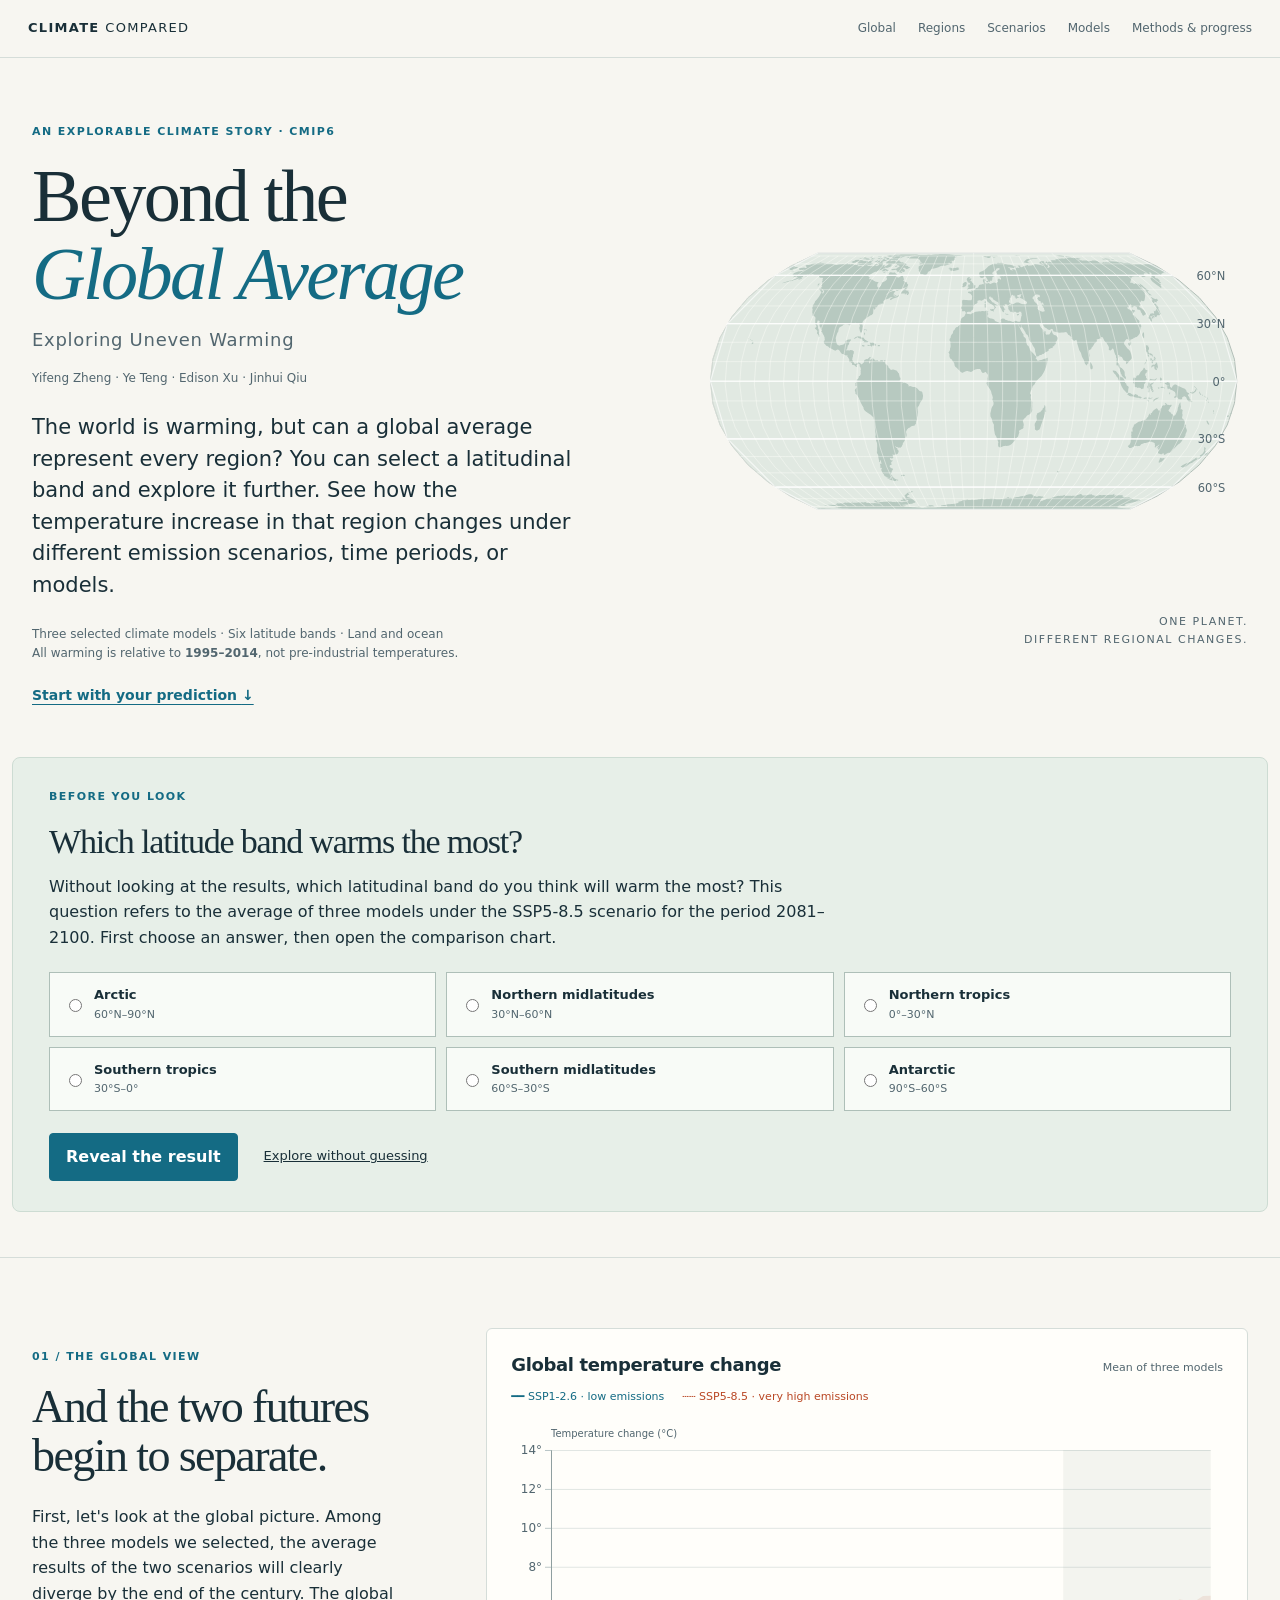
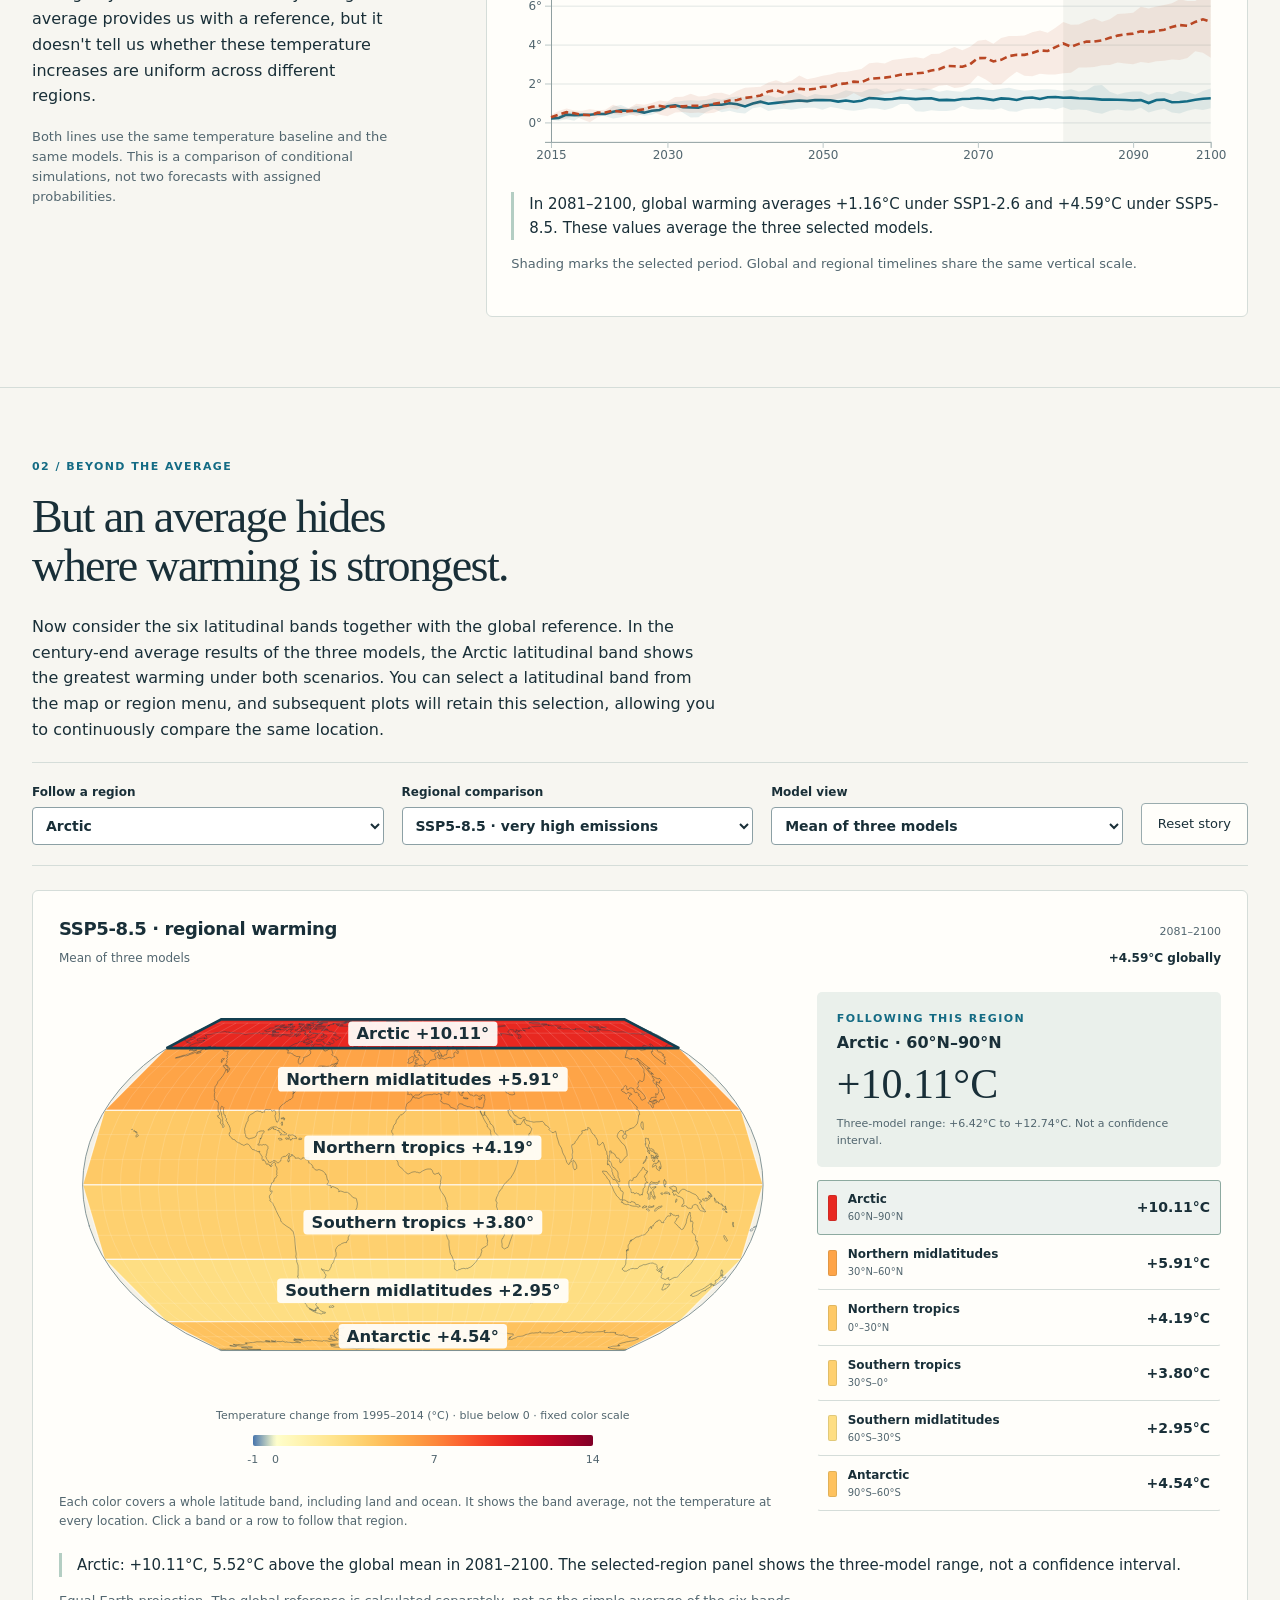
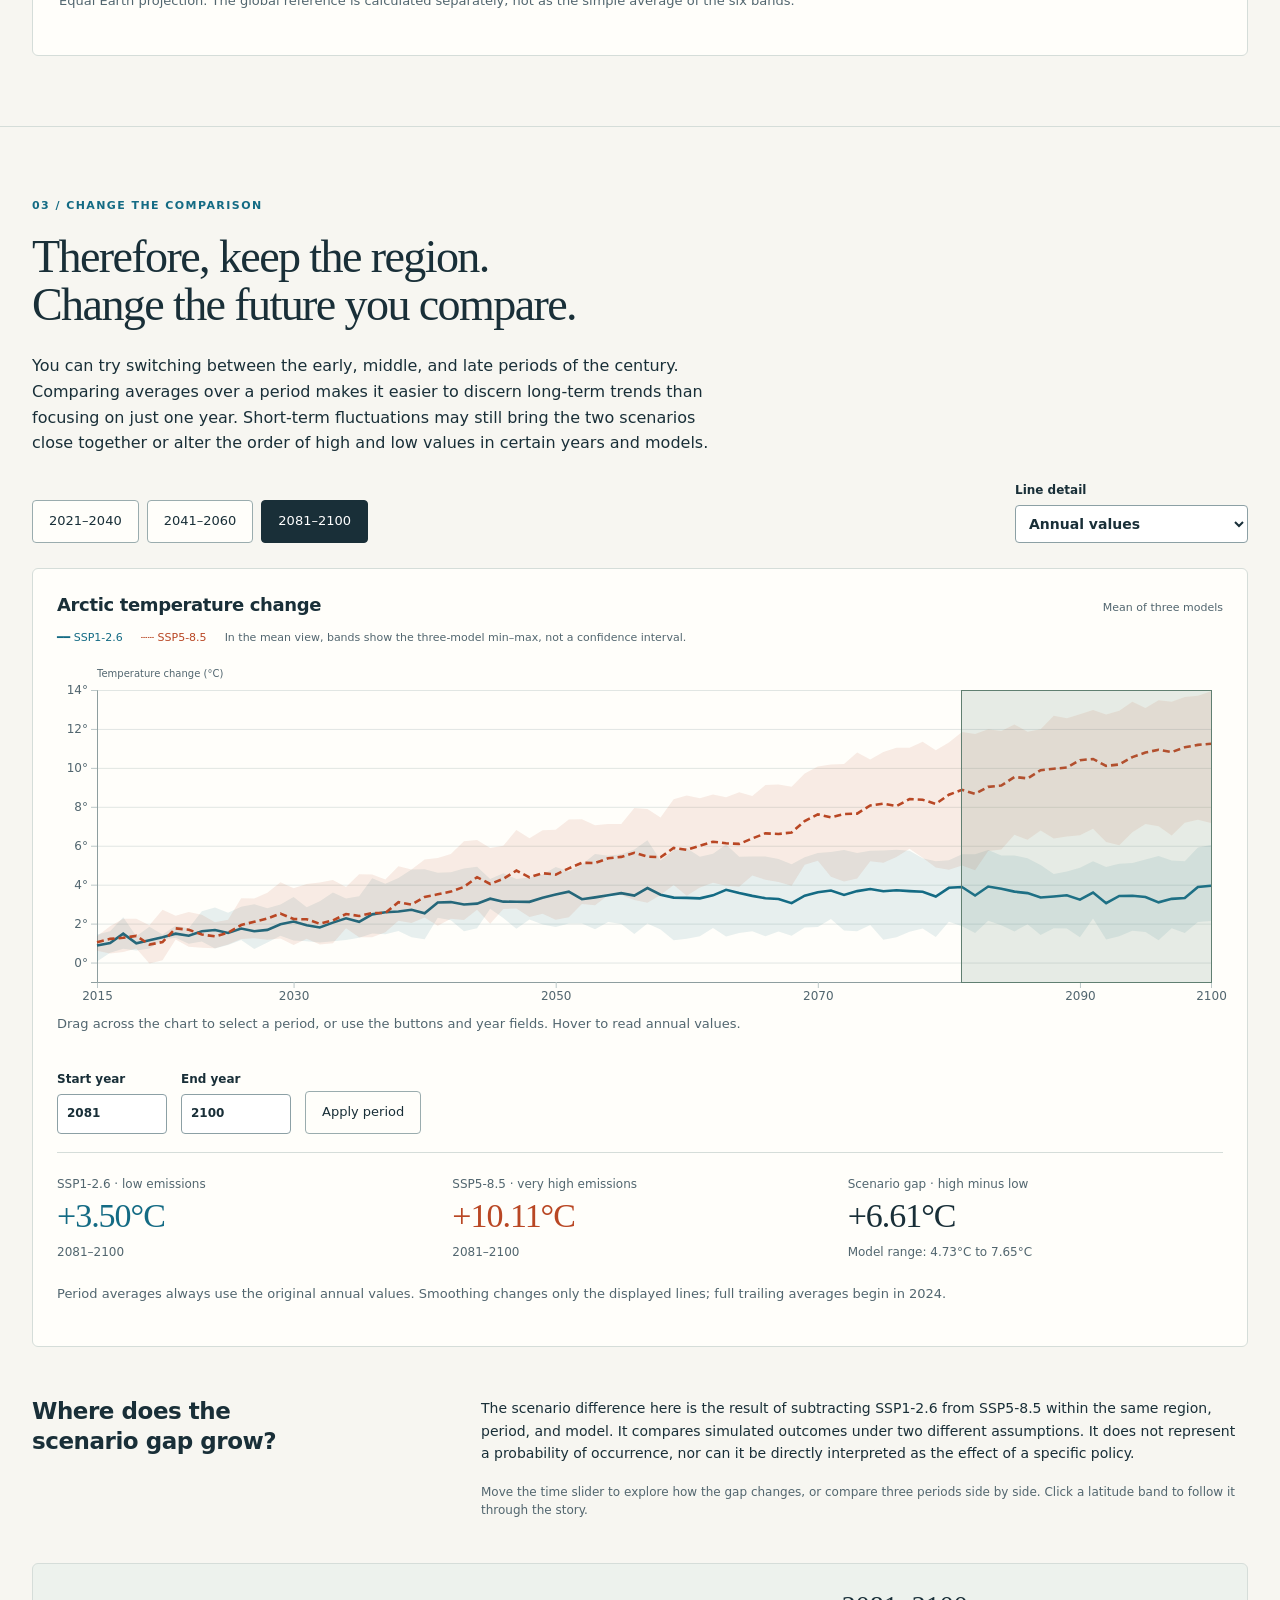
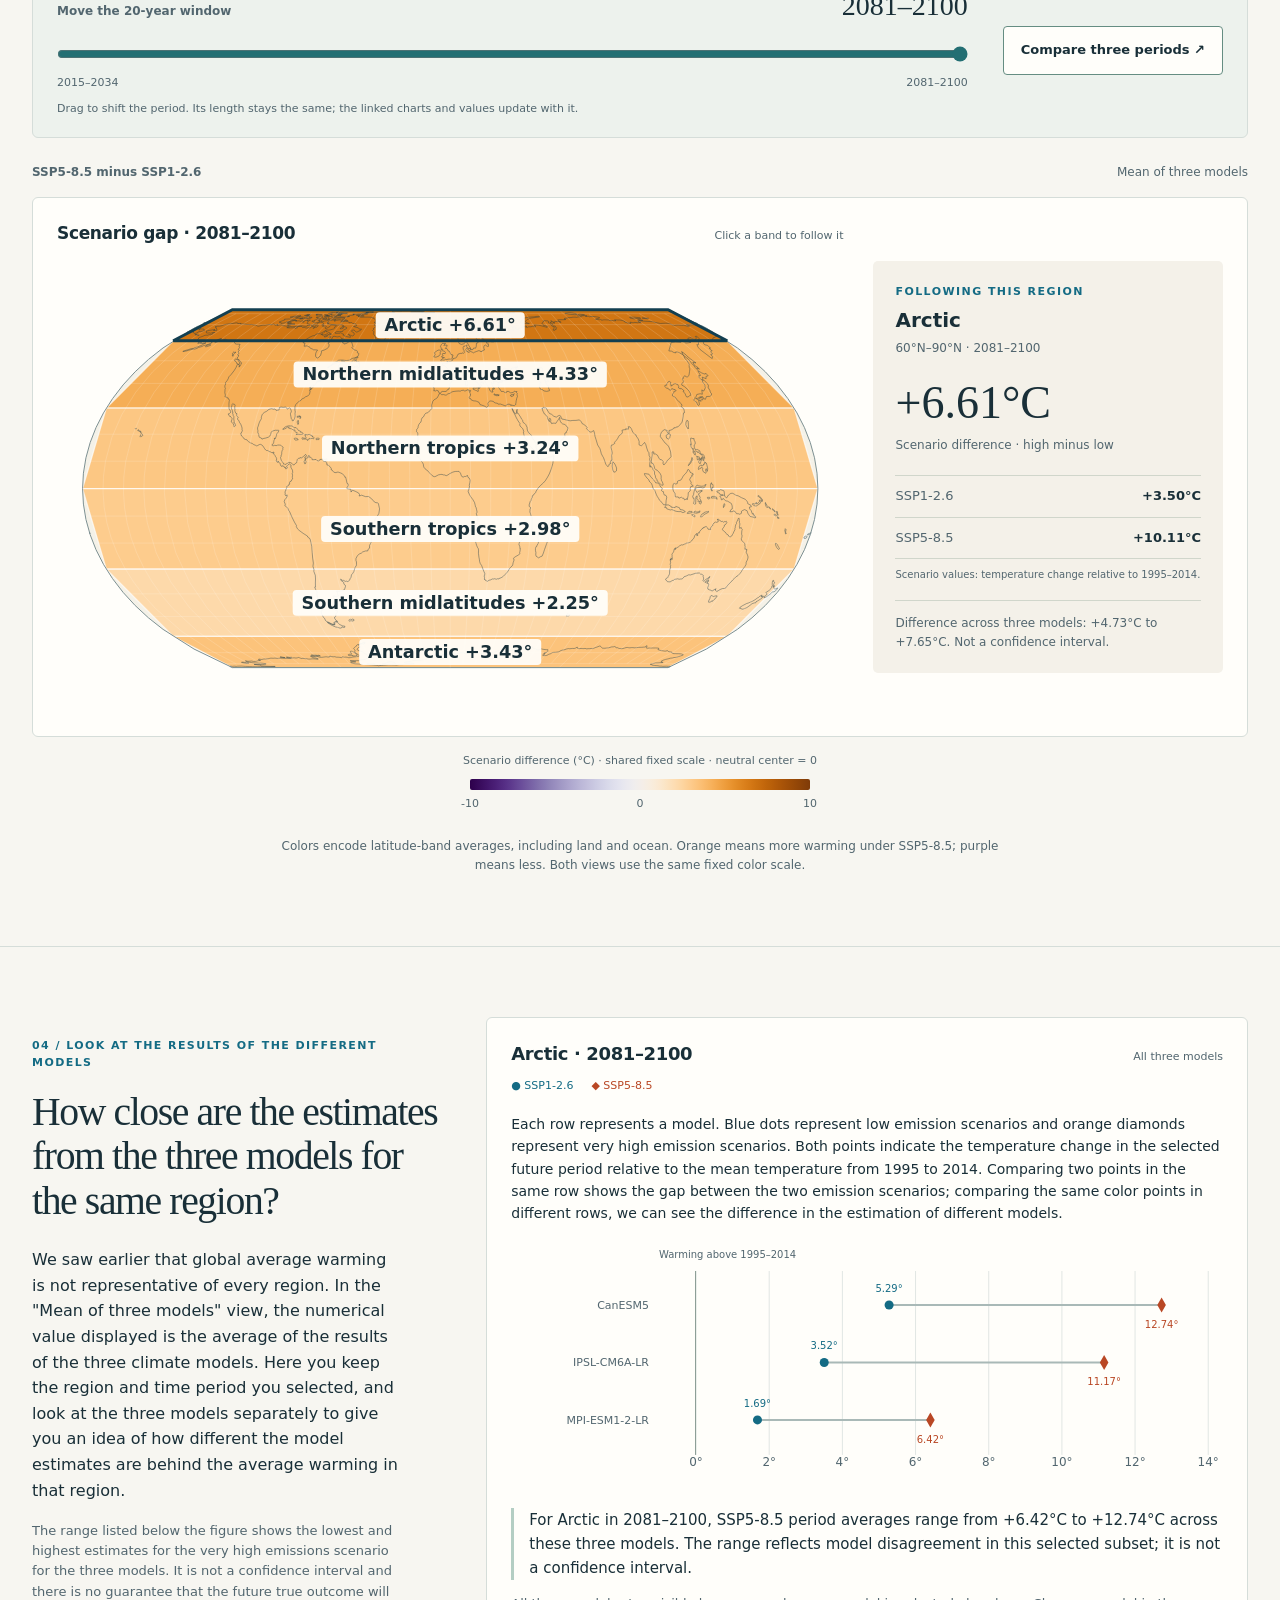
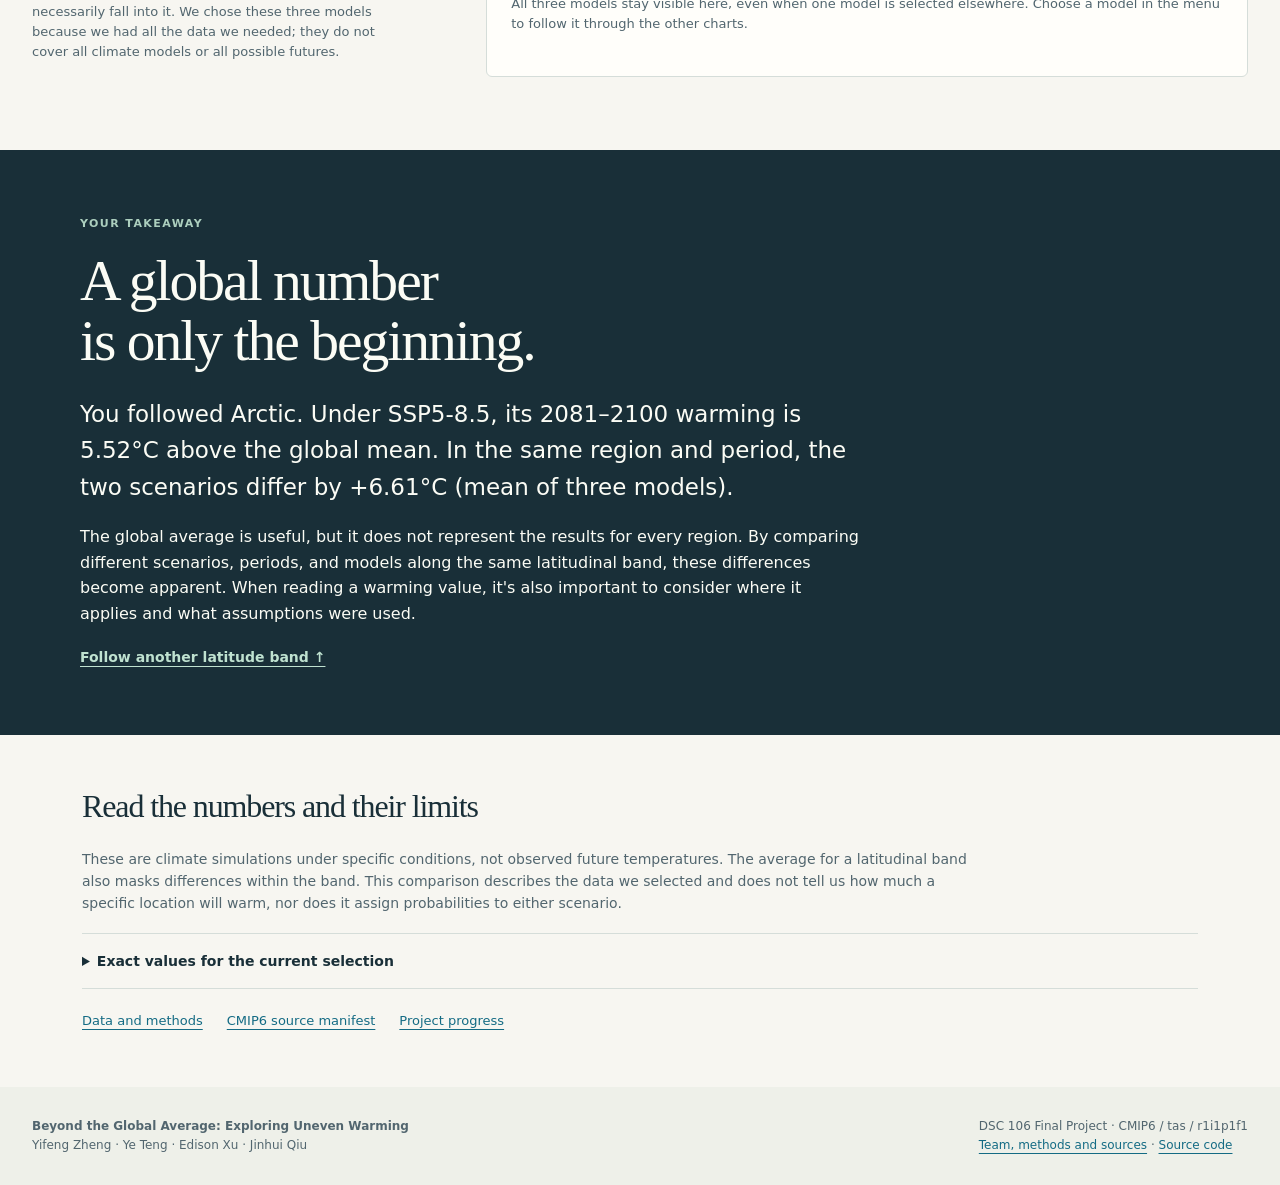
==== commit 51f27b7d: "Clarify Section 04 model comparisons" ====
--- a/index.html
+++ b/index.html
@@ -62,8 +62,8 @@
     </div>
   </section>
   <section id="models" class="chapter">
-    <div class="chapter-intro"><p class="chapter-number">04 / LOOK BEHIND THE MEAN</p><h2>One mean.<br>Three different answers.</h2><p data-copy="models">The average is just a starting point. To see how much the results differ, we need to examine the models individually. When comparing two scenarios within the same model, we don&#x27;t mix low-emission results from one model with high-emission results from another.</p><p data-copy="range" class="small">The range here represents the minimum and maximum values among the three models. We selected these three models because the required data was complete. This range is not a confidence interval, nor does it include all CMIP6 models or all possible futures.</p></div>
-    <div class="chart-card"><div class="chart-top"><h3 id="models-title">Arctic · 2081–2100</h3><span>All three models</span></div><div class="scenario-legend"><span class="low">● SSP1-2.6</span><span class="high">◆ SSP5-8.5</span></div><svg id="model-chart" role="img" aria-label="Individual model warming under two scenarios"></svg><p id="model-insight" class="chart-insight"></p><p class="small">All three models stay visible here, even when one model is selected elsewhere. Choose a model in the menu to follow it through the other charts.</p></div>
+    <div class="chapter-intro"><p class="chapter-number">04 / Look at the results of the different models</p><h2>How close are the estimates from the three models for the same region?</h2><p data-copy="models">We saw earlier that global average warming is not representative of every region. In the "Mean of three models" view, the numerical value displayed is the average of the results of the three climate models. Here you keep the region and time period you selected, and look at the three models separately to give you an idea of how different the model estimates are behind the average warming in that region.</p><p data-copy="range" class="small">The range listed below the figure shows the lowest and highest estimates for the very high emissions scenario for the three models. It is not a confidence interval and there is no guarantee that the future true outcome will necessarily fall into it. We chose these three models because we had all the data we needed; they do not cover all climate models or all possible futures.</p></div>
+    <div class="chart-card"><div class="chart-top"><h3 id="models-title">Arctic · 2081–2100</h3><span>All three models</span></div><div class="scenario-legend"><span class="low">● SSP1-2.6</span><span class="high">◆ SSP5-8.5</span></div><p data-copy="models-reading" class="model-reading">Each row represents a model. Blue dots represent low emission scenarios and orange diamonds represent very high emission scenarios. Both points indicate the temperature change in the selected future period relative to the mean temperature from 1995 to 2014. Comparing two points in the same row shows the gap between the two emission scenarios; comparing the same color points in different rows, we can see the difference in the estimation of different models.</p><svg id="model-chart" role="img" aria-label="Individual model warming under two scenarios"></svg><p id="model-insight" class="chart-insight"></p><p class="small">All three models stay visible here, even when one model is selected elsewhere. Choose a model in the menu to follow it through the other charts.</p></div>
   </section>
   <section class="ending" id="takeaway"><p class="chapter-number">YOUR TAKEAWAY</p><h2>A global number<br>is only the beginning.</h2><p id="personal-takeaway" class="personal-takeaway" aria-live="polite"></p><p data-copy="takeaway">The global average is useful, but it does not represent the results for every region. By comparing different scenarios, periods, and models along the same latitudinal band, these differences become apparent. When reading a warming value, it&#x27;s also important to consider where it applies and what assumptions were used.</p><a href="#regions" class="text-link">Follow another latitude band ↑</a></section>
   <section class="evidence"><h2>Read the numbers and their limits</h2><p data-copy="limits">These are climate simulations under specific conditions, not observed future temperatures. The average for a latitudinal band also masks differences within the band. This comparison describes the data we selected and does not tell us how much a specific location will warm, nor does it assign probabilities to either scenario.</p><details><summary>Exact values for the current selection</summary><div id="data-table"></div><button type="button" id="download" class="quiet-button">Download this comparison CSV</button> <a href="data/climate.csv" download>All annual values</a></details><div class="source-links"><a href="about.html#methods">Data and methods</a><a href="data/provenance.json">CMIP6 source manifest</a><a href="about.html#progress">Project progress</a></div></section>
--- a/style.css
+++ b/style.css
@@ -4,3 +4,7 @@
 @media(max-width:720px){.site-header{padding:16px 20px;align-items:start;flex-direction:column;gap:10px}nav{flex-wrap:wrap;gap:10px 17px}.hero{display:block;padding:40px 22px 30px}.hero-visual{display:none}.hero h1{font-size:56px}.lede{font-size:19px}.prediction-panel{margin:0 16px 30px;padding:24px 20px}.prediction-panel h2{font-size:30px}fieldset{grid-template-columns:repeat(2,1fr);gap:8px}.guess-choice{padding:10px;font-size:12px}.chapter,.regional-layout{display:block}.chapter{padding:40px 18px}.chapter-intro{padding:0}.chapter-intro h2{font-size:38px}.chapter-intro>p:not(.chapter-number){max-width:none}.chapter-intro .small{margin-bottom:25px}.chart-card{padding:15px}.chart-top{gap:10px}.chart-top h3{font-size:16px}.locator{max-width:390px;margin:0 auto 28px}.selection-bar label{min-width:145px}.selection-bar button{align-self:end}.wide-intro h2{font-size:38px}.period-presets{gap:5px;flex-wrap:wrap}.period-presets button{padding:9px;font-size:12px}.period-toolbar label{width:100%}.period-summary{gap:10px}.stat{padding:0}.stat-number{font-size:29px}.stat-label{font-size:11px}.gap-matrix{grid-template-columns:minmax(105px,1.4fr) repeat(3,1fr);gap:4px}.matrix-label,.matrix-heading{font-size:10px}.matrix-cell{font-size:12px;padding:12px 2px}.matrix-block{gap:15px}.ending{padding:45px 24px}.ending .personal-takeaway{font-size:20px}.evidence{padding:35px 22px}.evidence h2{font-size:29px}footer{display:block;padding:28px 22px}footer p+p{margin-top:20px}.about-main{padding:35px 22px}.about-main h1{font-size:40px}.reveal-row{gap:9px}.year-form{gap:10px}.year-form input{width:90px}.source-links{gap:15px}}
 @media(prefers-reduced-motion:reduce){html{scroll-behavior:auto}}
 .team-byline{font-size:12px;color:var(--muted);margin:-10px 0 24px;line-height:1.6}
+
+/* Section 04: keep the longer approved title and reading guide beside the model chart. */
+#models .chapter-intro h2{font-size:clamp(30px,3.1vw,42px);line-height:1.12}
+#models .model-reading{font-size:14px;line-height:1.6;margin:0 0 20px}
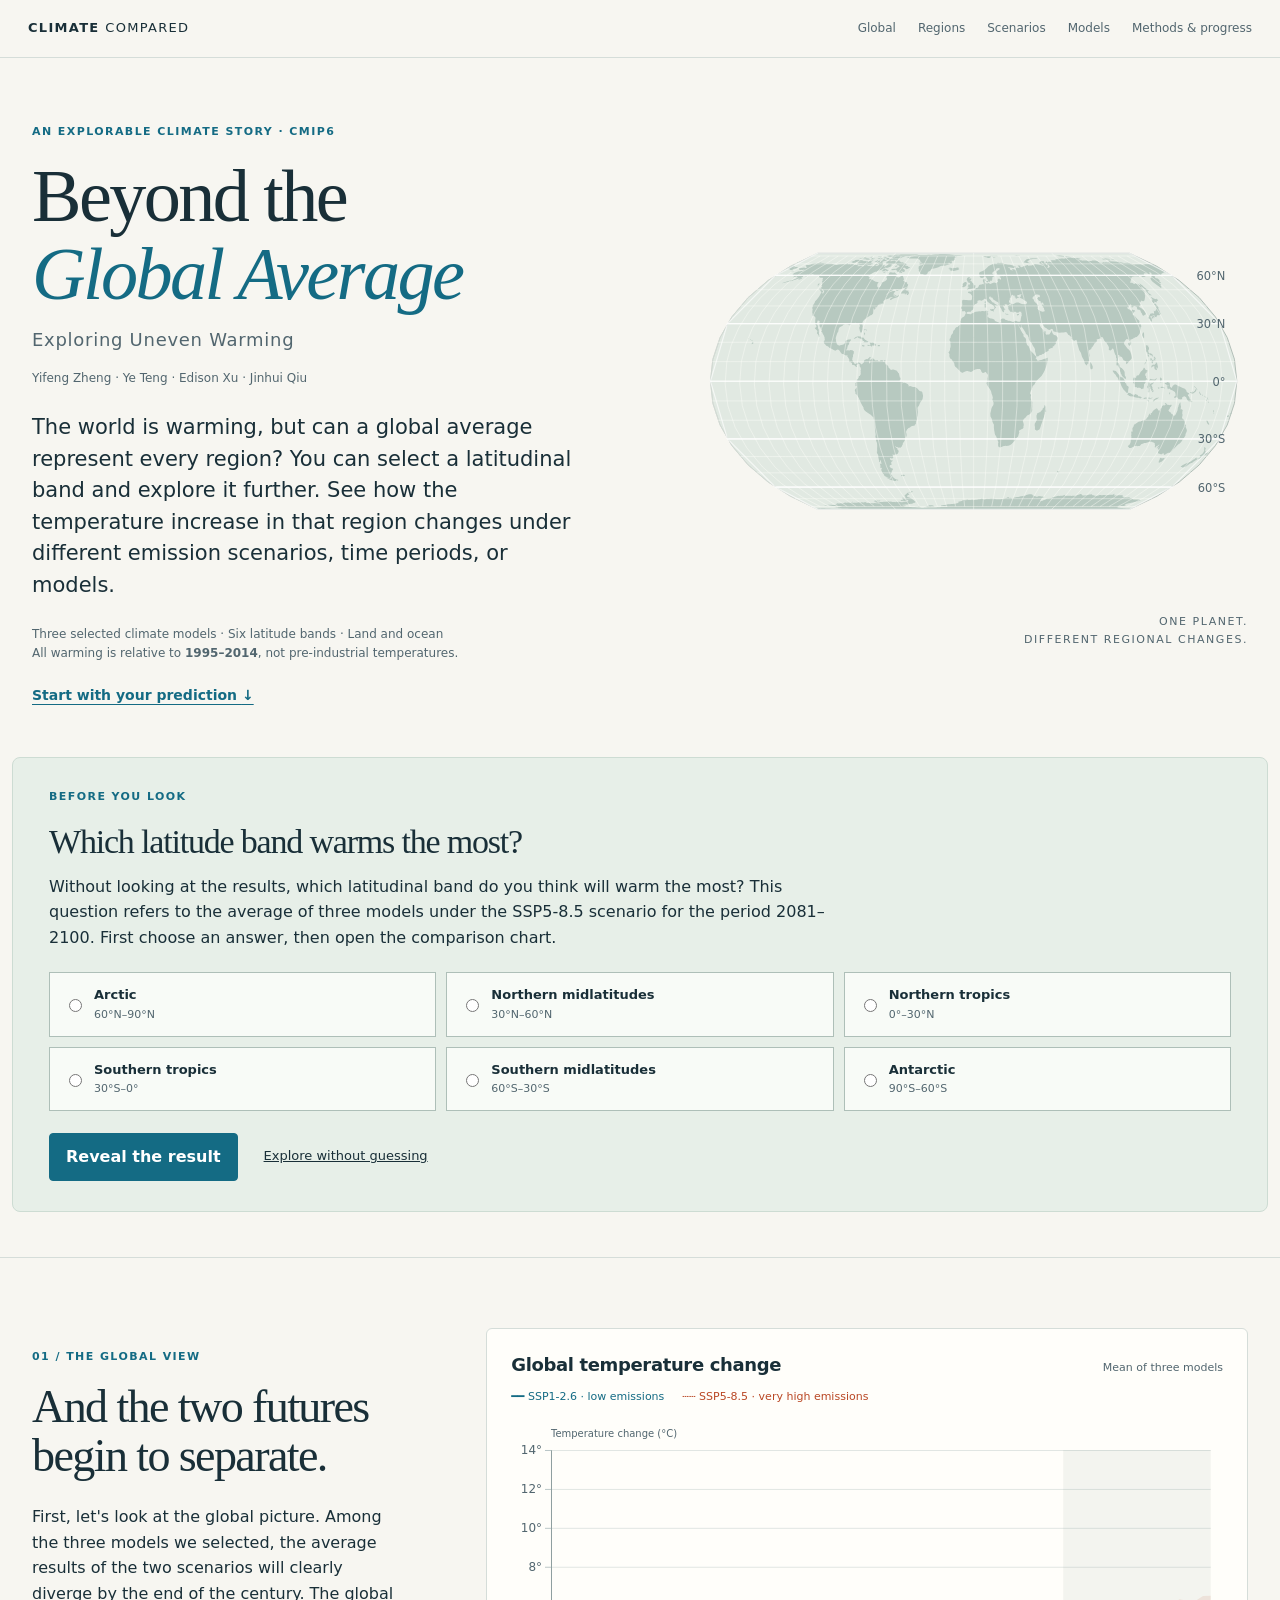
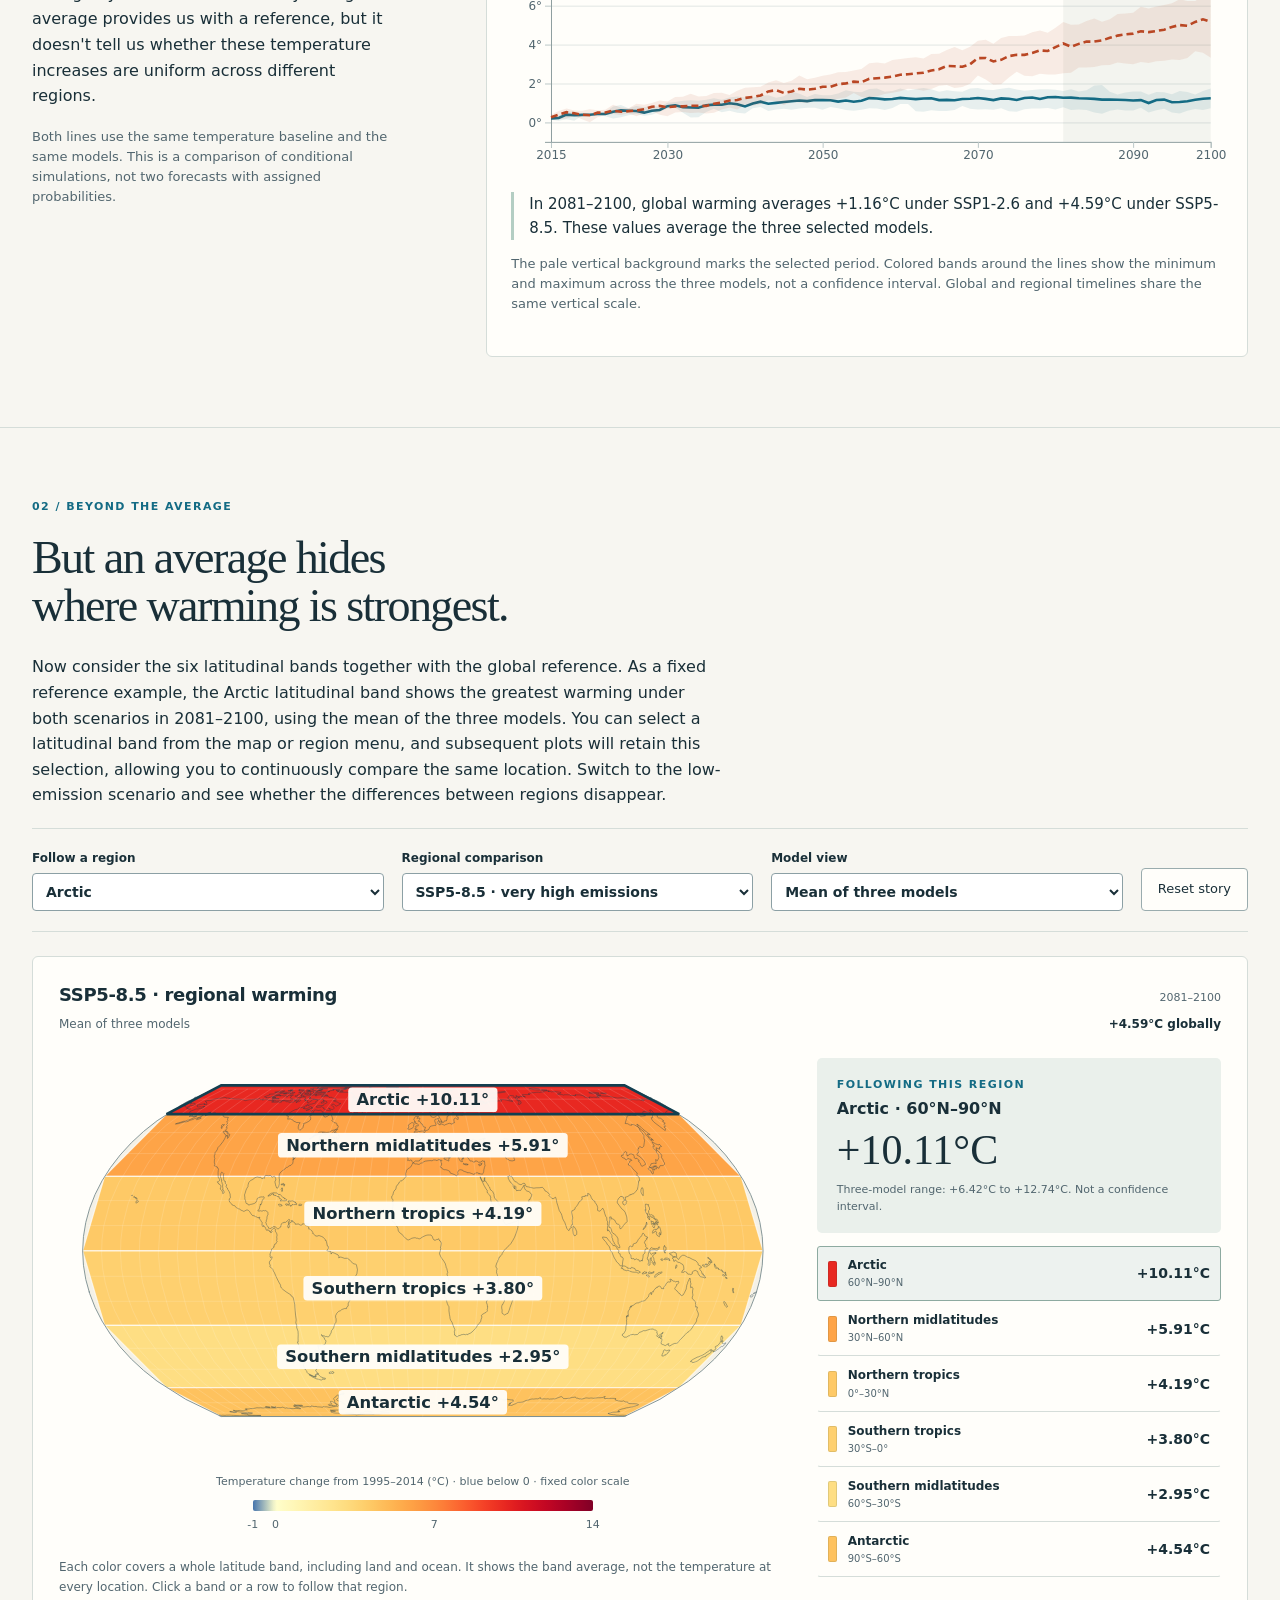
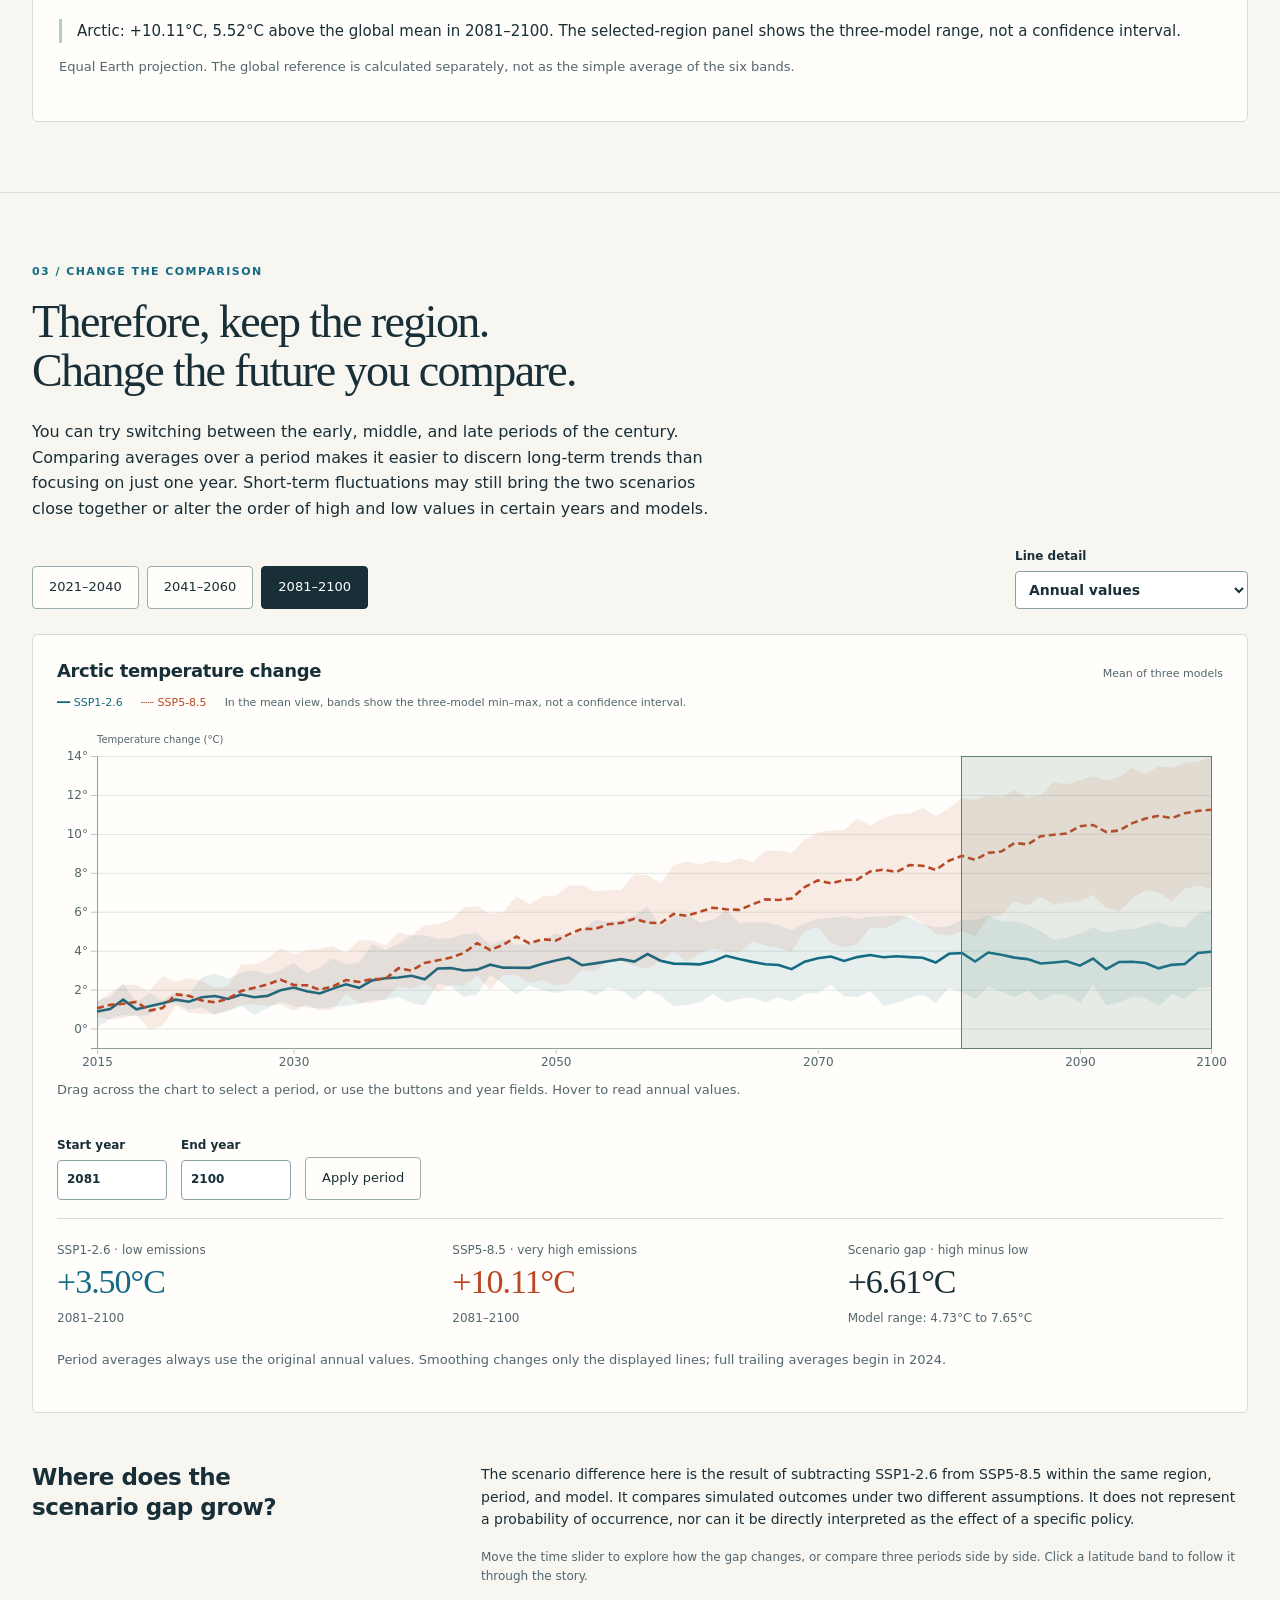
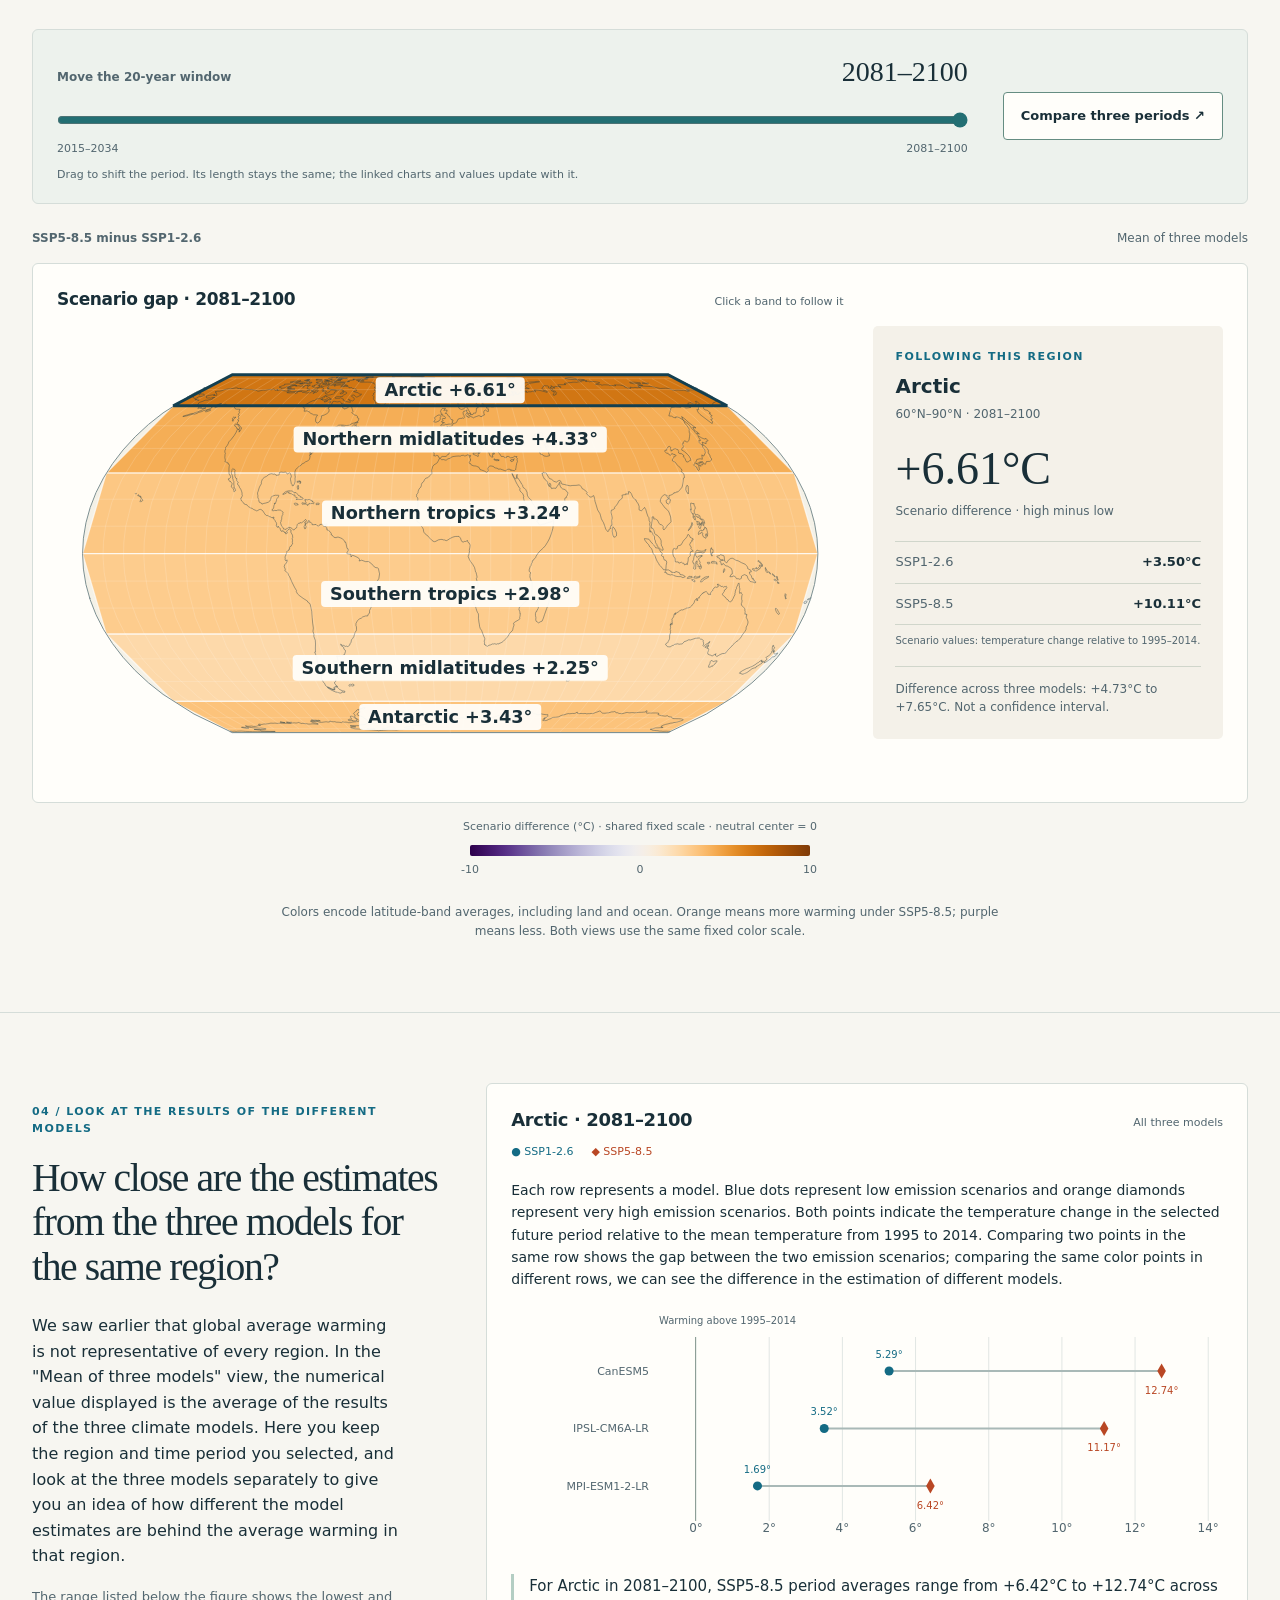
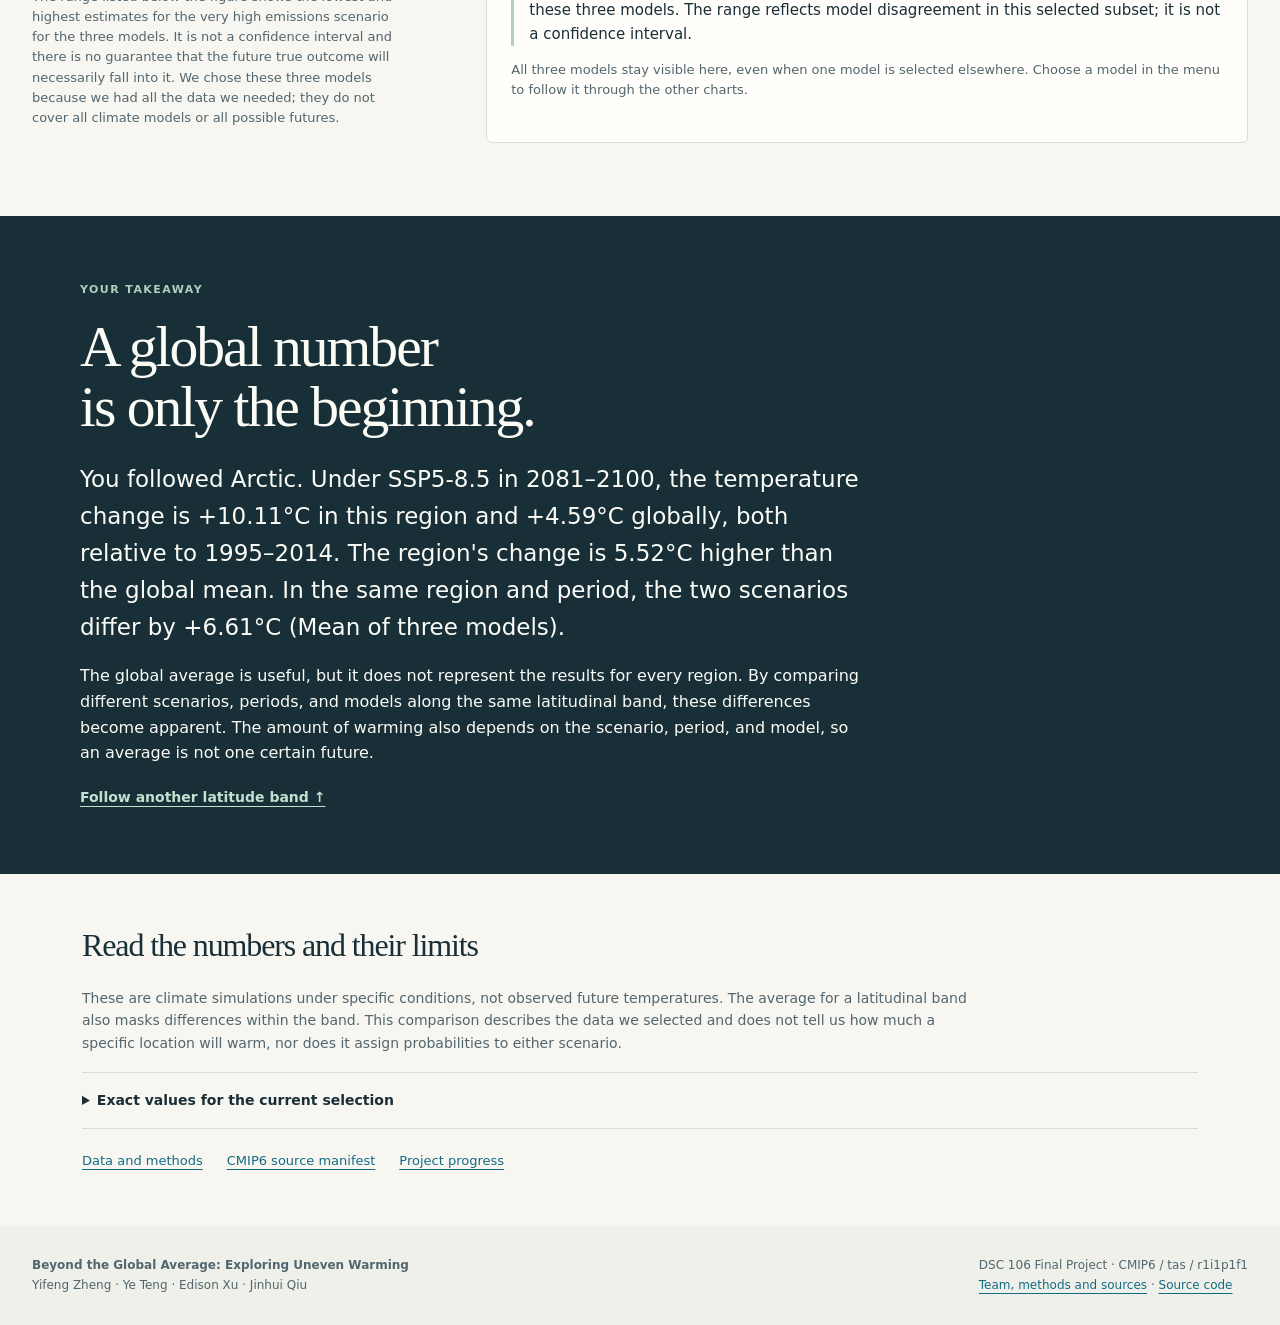
==== commit a0feab96: "Clarify story prompts and linked takeaways" ====
--- a/index.html
+++ b/index.html
@@ -25,10 +25,10 @@
   </section>
   <section id="global" class="chapter">
     <div class="chapter-intro"><p class="chapter-number">01 / THE GLOBAL VIEW</p><h2>And the two futures<br>begin to separate.</h2><p data-copy="global">First, let&#x27;s look at the global picture. Among the three models we selected, the average results of the two scenarios will clearly diverge by the end of the century. The global average provides us with a reference, but it doesn&#x27;t tell us whether these temperature increases are uniform across different regions.</p><p class="small">Both lines use the same temperature baseline and the same models. This is a comparison of conditional simulations, not two forecasts with assigned probabilities.</p></div>
-    <div class="chart-card"><div class="chart-top"><h3>Global temperature change</h3><span class="model-context">Mean of three models</span></div><div class="scenario-legend"><span class="low">━━ SSP1-2.6 · low emissions</span><span class="high">┄┄ SSP5-8.5 · very high emissions</span></div><svg id="global-chart" role="img" aria-label="Global warming under two emissions scenarios"></svg><p id="global-insight" class="chart-insight"></p><p class="small">Shading marks the selected period. Global and regional timelines share the same vertical scale.</p></div>
+    <div class="chart-card"><div class="chart-top"><h3>Global temperature change</h3><span class="model-context">Mean of three models</span></div><div class="scenario-legend"><span class="low">━━ SSP1-2.6 · low emissions</span><span class="high">┄┄ SSP5-8.5 · very high emissions</span></div><svg id="global-chart" role="img" aria-label="Global warming under two emissions scenarios"></svg><p id="global-insight" class="chart-insight"></p><p class="small"><span id="global-shading-note">The pale vertical background marks the selected period. Colored bands around the lines show the minimum and maximum across the three models, not a confidence interval.</span> Global and regional timelines share the same vertical scale.</p></div>
   </section>
   <section id="regions" class="chapter chapter-wide">
-    <div class="wide-intro"><p class="chapter-number">02 / BEYOND THE AVERAGE</p><h2>But an average hides<br>where warming is strongest.</h2><p data-copy="regions">Now consider the six latitudinal bands together with the global reference. In the century-end average results of the three models, the Arctic latitudinal band shows the greatest warming under both scenarios. You can select a latitudinal band from the map or region menu, and subsequent plots will retain this selection, allowing you to continuously compare the same location.</p></div>
+    <div class="wide-intro"><p class="chapter-number">02 / BEYOND THE AVERAGE</p><h2>But an average hides<br>where warming is strongest.</h2><p data-copy="regions">Now consider the six latitudinal bands together with the global reference. As a fixed reference example, the Arctic latitudinal band shows the greatest warming under both scenarios in 2081–2100, using the mean of the three models. You can select a latitudinal band from the map or region menu, and subsequent plots will retain this selection, allowing you to continuously compare the same location. Switch to the low-emission scenario and see whether the differences between regions disappear.</p></div>
     <div class="selection-bar" aria-label="Linked chart controls">
       <label>Follow a region<select id="region"></select></label>
       <label>Regional comparison<select id="scenario"><option value="ssp585">SSP5-8.5 · very high emissions</option><option value="ssp126">SSP1-2.6 · low emissions</option></select></label>
@@ -65,7 +65,7 @@
     <div class="chapter-intro"><p class="chapter-number">04 / Look at the results of the different models</p><h2>How close are the estimates from the three models for the same region?</h2><p data-copy="models">We saw earlier that global average warming is not representative of every region. In the "Mean of three models" view, the numerical value displayed is the average of the results of the three climate models. Here you keep the region and time period you selected, and look at the three models separately to give you an idea of how different the model estimates are behind the average warming in that region.</p><p data-copy="range" class="small">The range listed below the figure shows the lowest and highest estimates for the very high emissions scenario for the three models. It is not a confidence interval and there is no guarantee that the future true outcome will necessarily fall into it. We chose these three models because we had all the data we needed; they do not cover all climate models or all possible futures.</p></div>
     <div class="chart-card"><div class="chart-top"><h3 id="models-title">Arctic · 2081–2100</h3><span>All three models</span></div><div class="scenario-legend"><span class="low">● SSP1-2.6</span><span class="high">◆ SSP5-8.5</span></div><p data-copy="models-reading" class="model-reading">Each row represents a model. Blue dots represent low emission scenarios and orange diamonds represent very high emission scenarios. Both points indicate the temperature change in the selected future period relative to the mean temperature from 1995 to 2014. Comparing two points in the same row shows the gap between the two emission scenarios; comparing the same color points in different rows, we can see the difference in the estimation of different models.</p><svg id="model-chart" role="img" aria-label="Individual model warming under two scenarios"></svg><p id="model-insight" class="chart-insight"></p><p class="small">All three models stay visible here, even when one model is selected elsewhere. Choose a model in the menu to follow it through the other charts.</p></div>
   </section>
-  <section class="ending" id="takeaway"><p class="chapter-number">YOUR TAKEAWAY</p><h2>A global number<br>is only the beginning.</h2><p id="personal-takeaway" class="personal-takeaway" aria-live="polite"></p><p data-copy="takeaway">The global average is useful, but it does not represent the results for every region. By comparing different scenarios, periods, and models along the same latitudinal band, these differences become apparent. When reading a warming value, it&#x27;s also important to consider where it applies and what assumptions were used.</p><a href="#regions" class="text-link">Follow another latitude band ↑</a></section>
+  <section class="ending" id="takeaway"><p class="chapter-number">YOUR TAKEAWAY</p><h2>A global number<br>is only the beginning.</h2><p id="personal-takeaway" class="personal-takeaway" aria-live="polite"></p><p data-copy="takeaway">The global average is useful, but it does not represent the results for every region. By comparing different scenarios, periods, and models along the same latitudinal band, these differences become apparent. The amount of warming also depends on the scenario, period, and model, so an average is not one certain future.</p><a href="#regions" class="text-link">Follow another latitude band ↑</a></section>
   <section class="evidence"><h2>Read the numbers and their limits</h2><p data-copy="limits">These are climate simulations under specific conditions, not observed future temperatures. The average for a latitudinal band also masks differences within the band. This comparison describes the data we selected and does not tell us how much a specific location will warm, nor does it assign probabilities to either scenario.</p><details><summary>Exact values for the current selection</summary><div id="data-table"></div><button type="button" id="download" class="quiet-button">Download this comparison CSV</button> <a href="data/climate.csv" download>All annual values</a></details><div class="source-links"><a href="about.html#methods">Data and methods</a><a href="data/provenance.json">CMIP6 source manifest</a><a href="about.html#progress">Project progress</a></div></section>
   <section id="video-section" hidden><h2>Watch the two-minute walkthrough</h2><a id="video-link" href="" target="_blank" rel="noopener">Open our project video on YouTube</a></section>
 </main>
